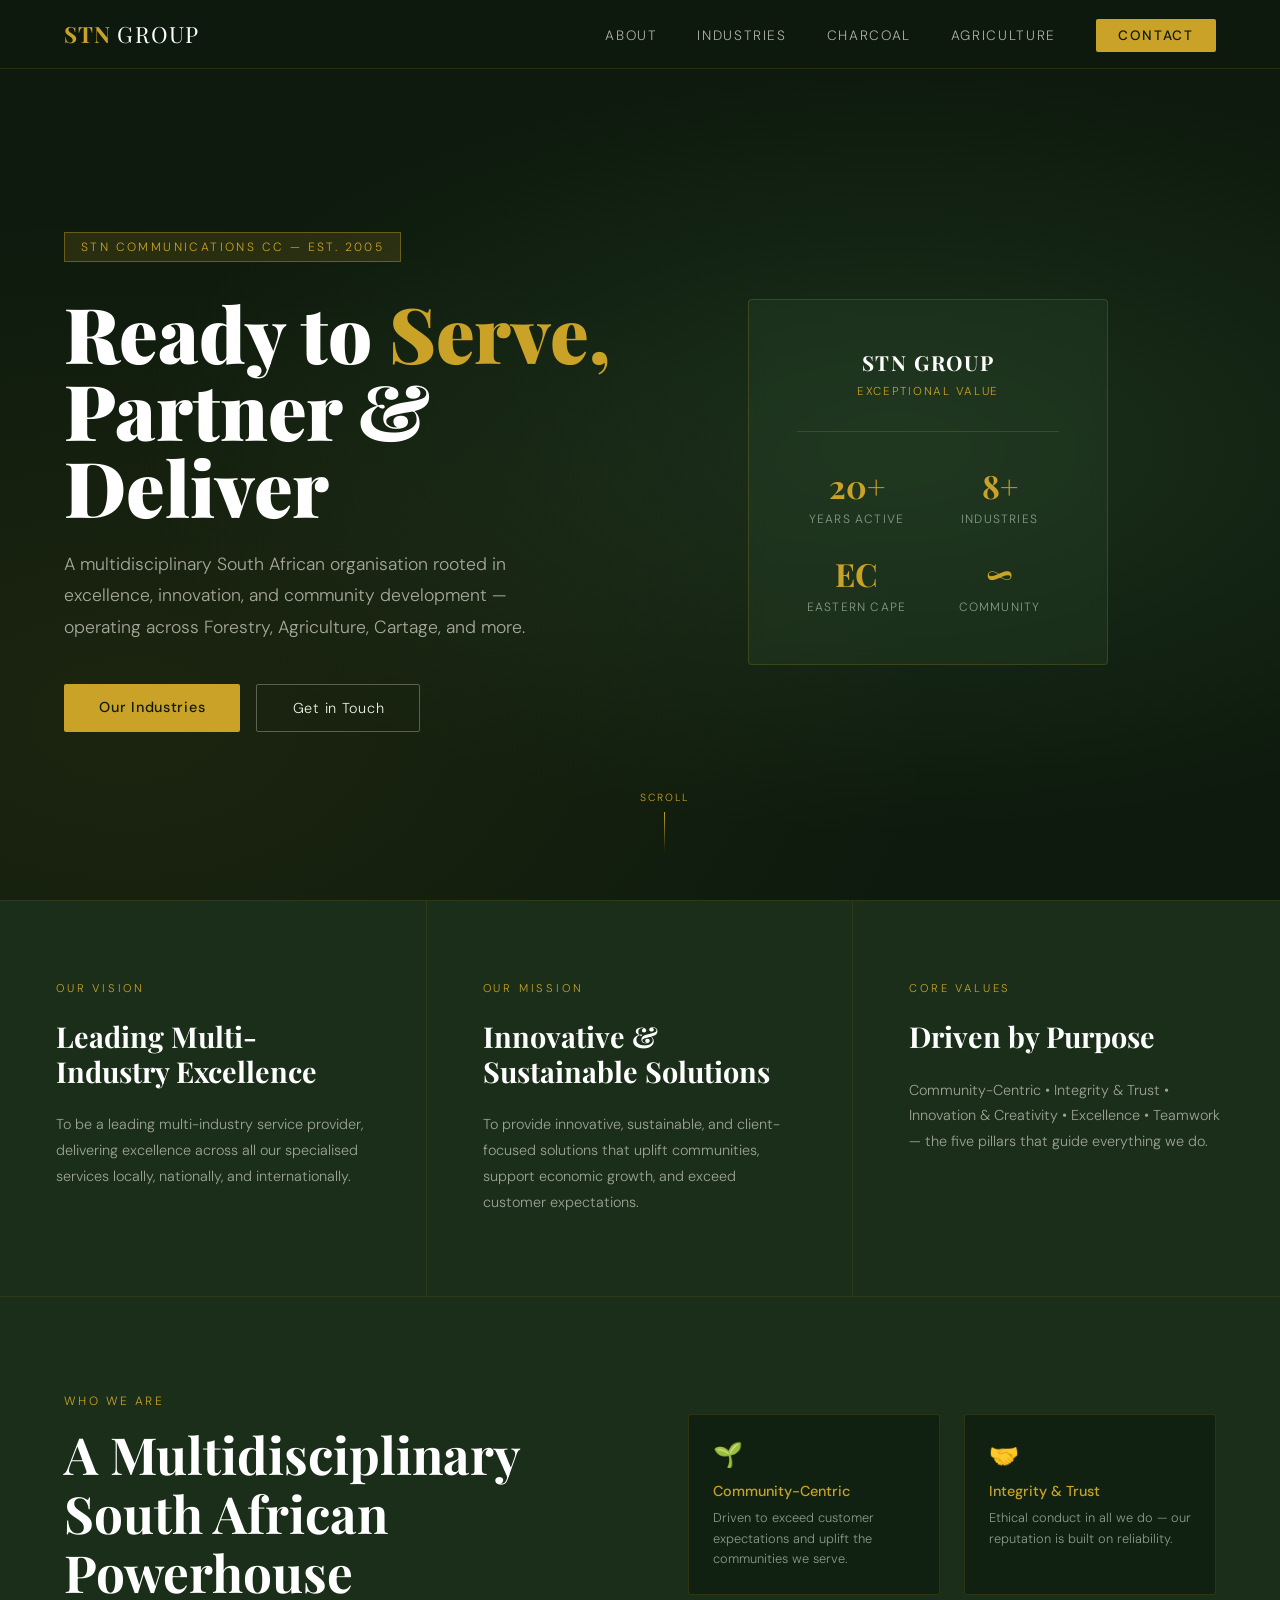
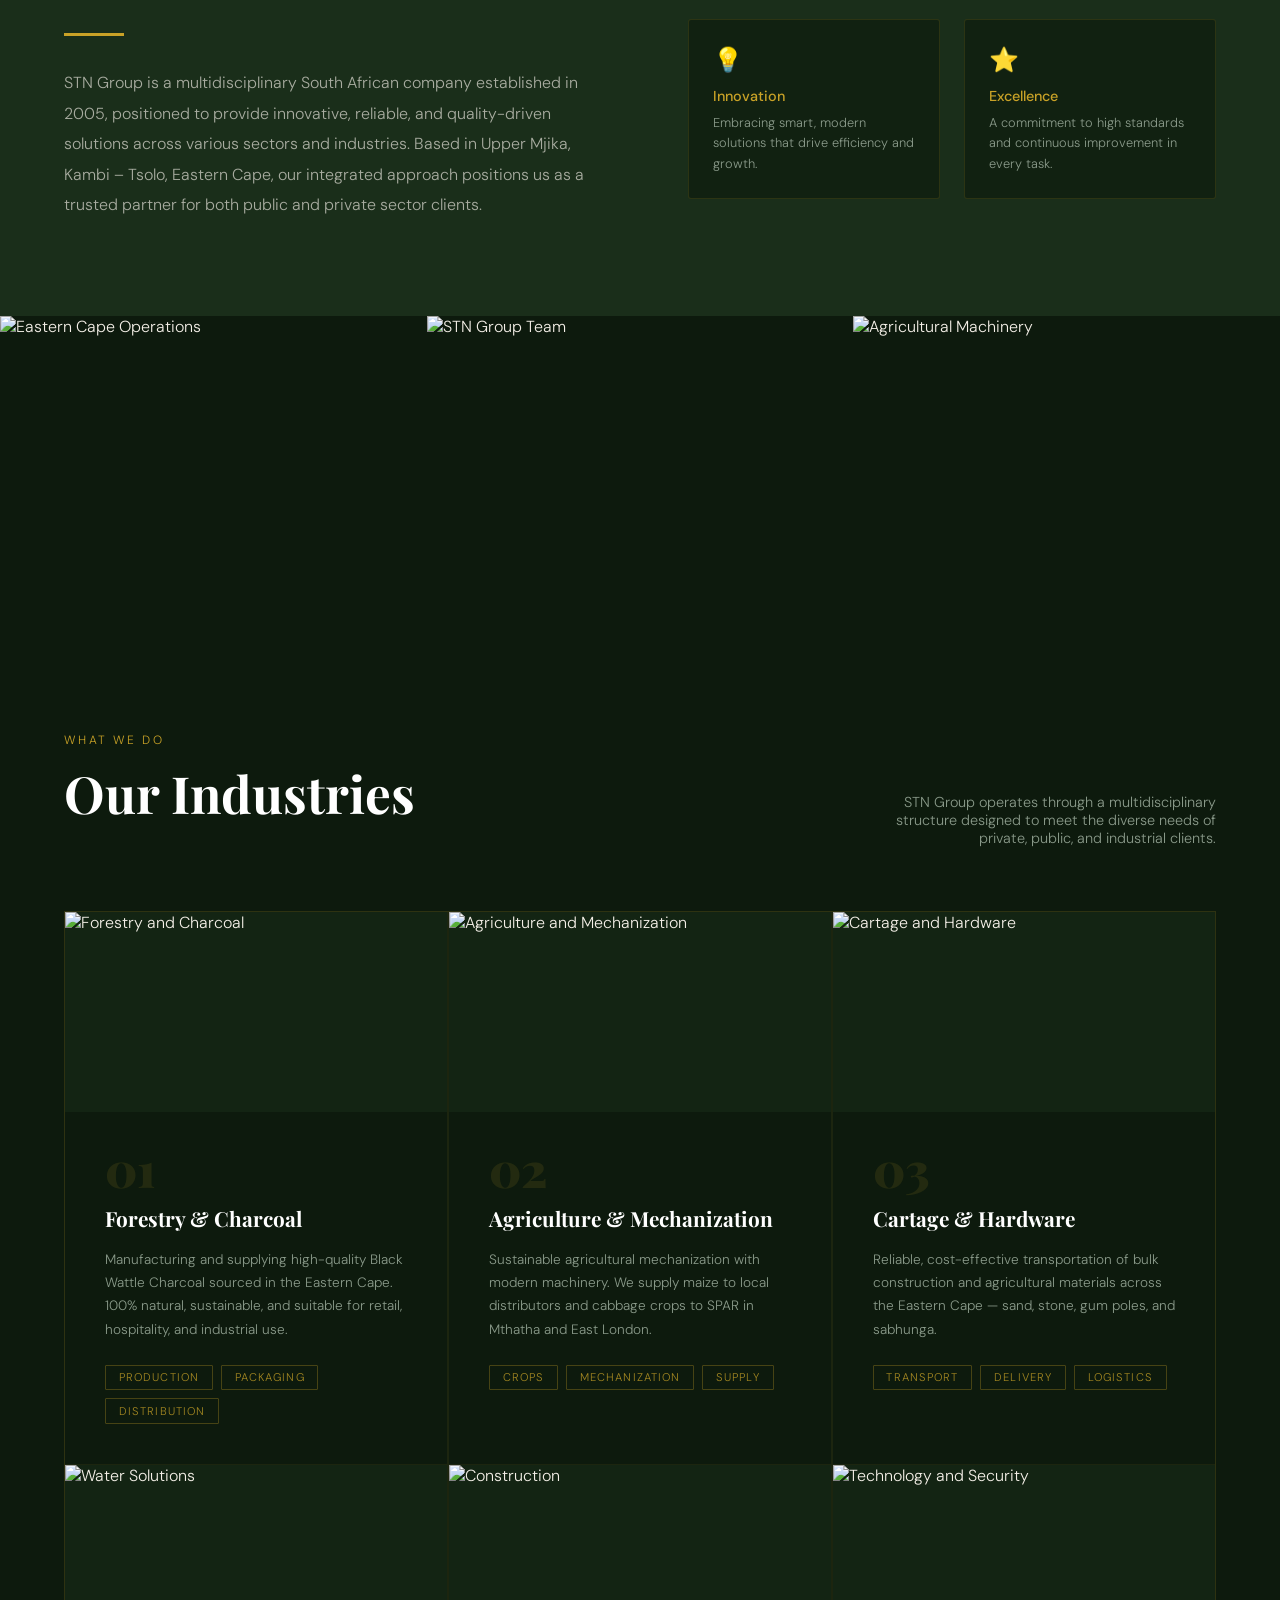
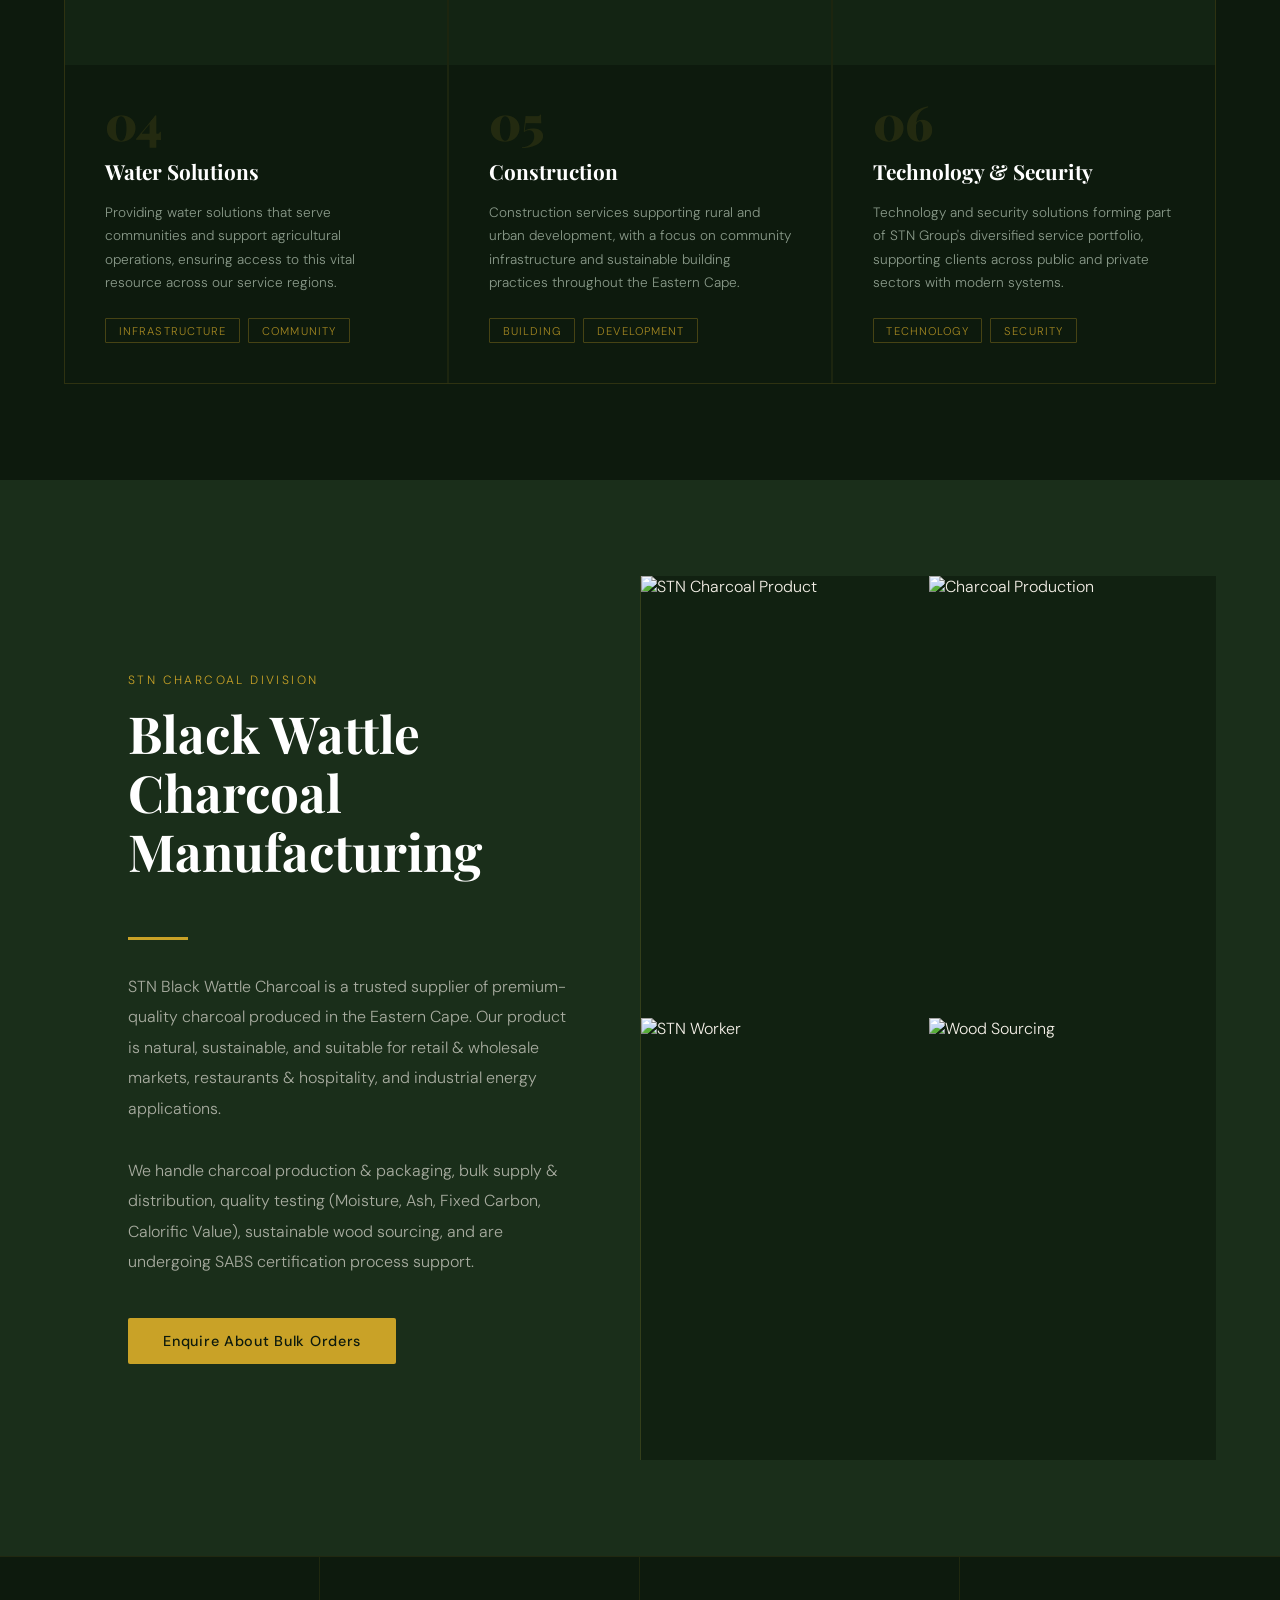
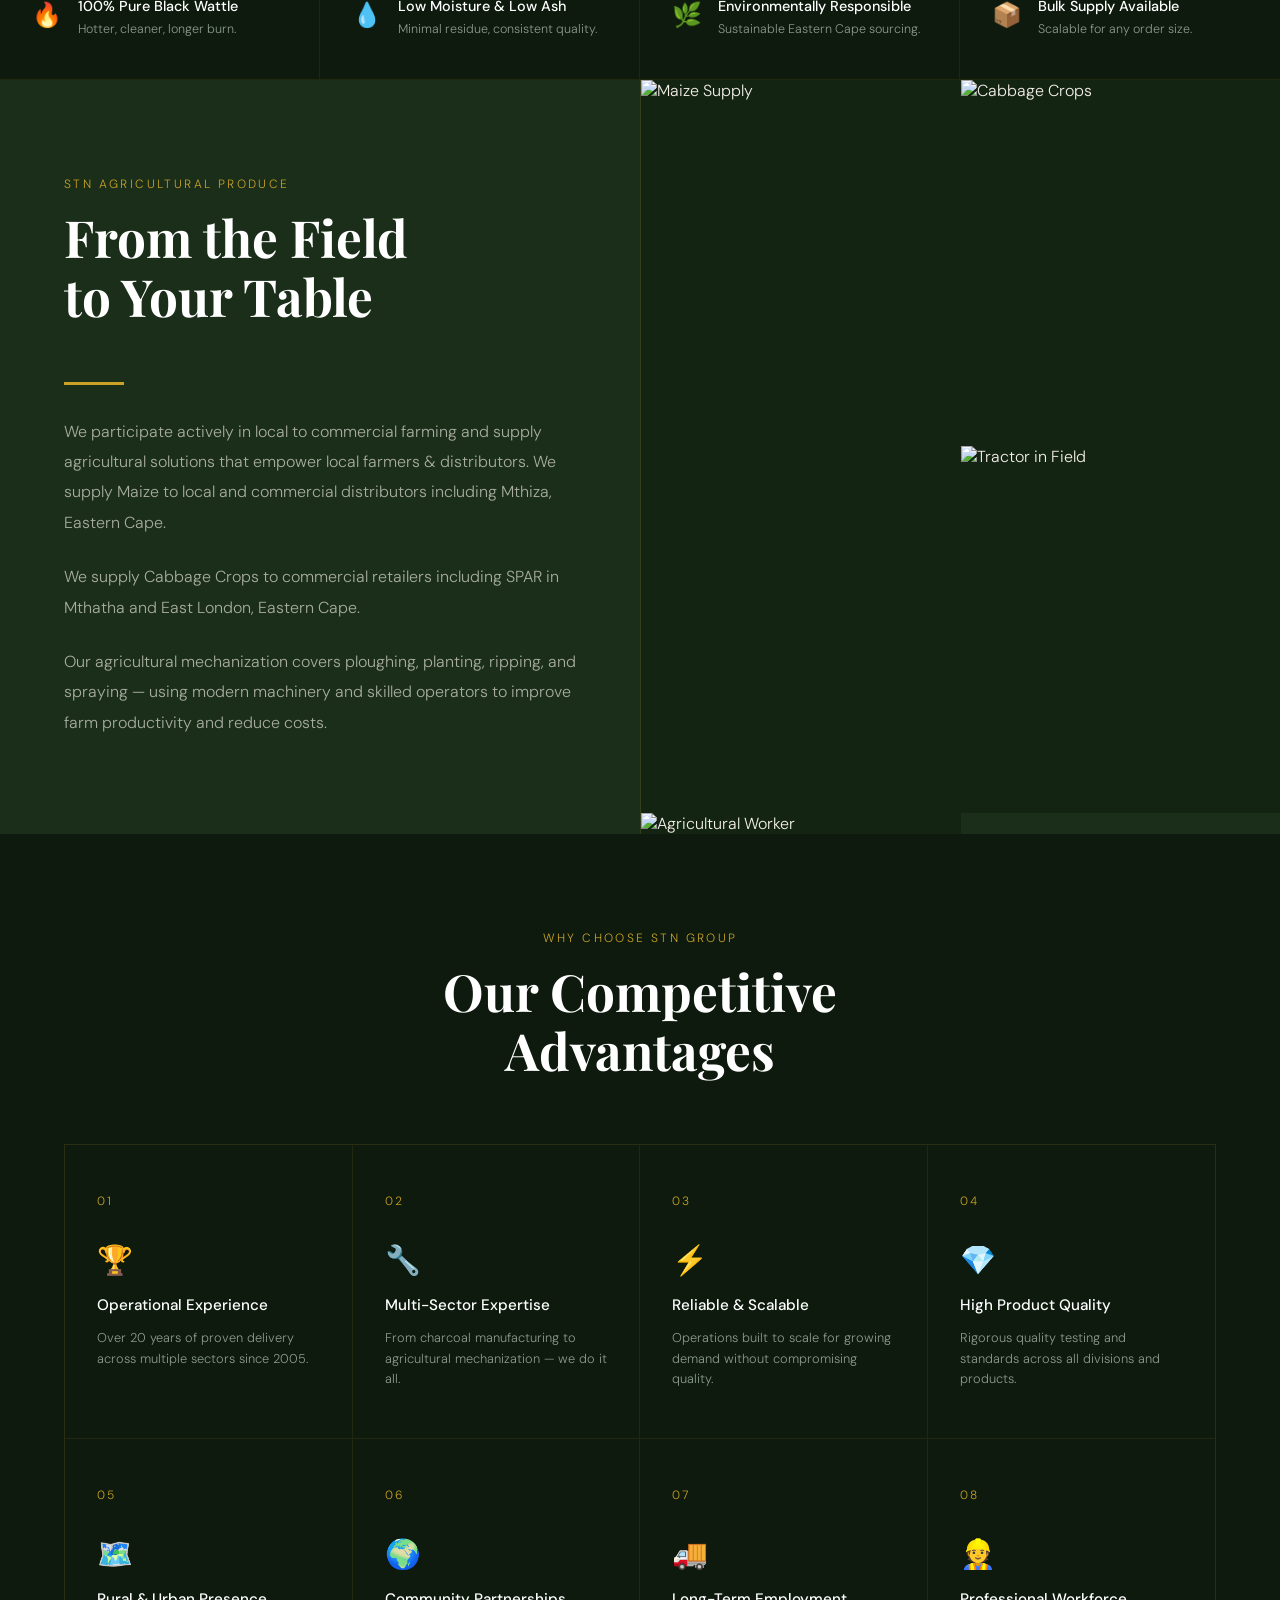
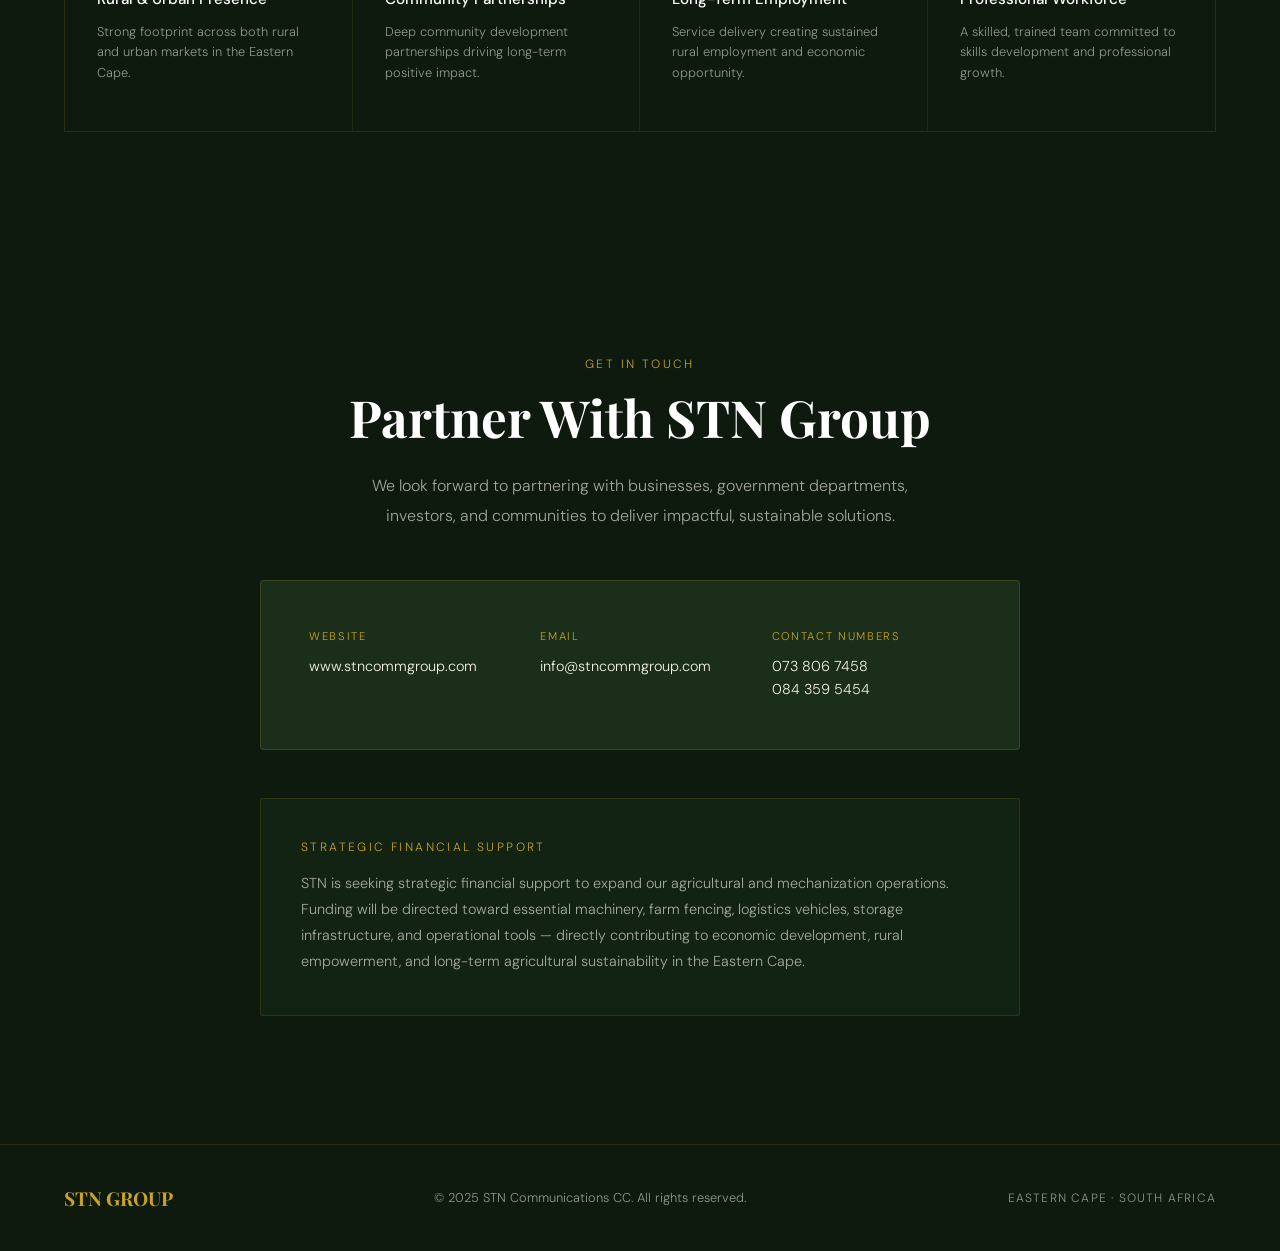
==== index.html @ a07fd1f5 "Initial commit - STN website" ====
<!DOCTYPE html>
<html lang="en">
<head>
  <meta charset="UTF-8">
  <meta name="viewport" content="width=device-width, initial-scale=1.0">
  <title>STN Group – Ready to Serve, Partner & Deliver</title>
  <link href="https://fonts.googleapis.com/css2?family=Playfair+Display:wght@400;700;900&family=DM+Sans:wght@300;400;500&display=swap" rel="stylesheet">
  <link rel="stylesheet" href="style.css">
</head>
<body>

<!-- ══════════════════════════════════════
     NAVIGATION
══════════════════════════════════════ -->
<nav>
  <div class="nav-logo-wrap">
    <!--
      NAV LOGO IMAGE
      Replace src with your logo file.
      Recommended: PNG/SVG with transparency, ~160×50px
      Place your file in: images/logo.png
    -->
    <img src="images/logo.png" alt="STN Group Logo" class="nav-logo-img" onerror="this.style.display='none'">
    <div class="nav-logo">STN <span>GROUP</span></div>
  </div>
  <ul class="nav-links">
    <li><a href="#about">About</a></li>
    <li><a href="#industries">Industries</a></li>
    <li><a href="#charcoal">Charcoal</a></li>
    <li><a href="#agriculture">Agriculture</a></li>
    <li><a href="#contact" class="nav-cta">Contact</a></li>
  </ul>
</nav>

<!-- ══════════════════════════════════════
     HERO
══════════════════════════════════════ -->
<section class="hero" id="home">

  <!--
    HERO BACKGROUND IMAGE
    Fills the entire hero section as a full-width background.
    Recommended: JPG, 1920×1080px or wider
    Suggested: aerial Eastern Cape farm / charcoal operation / landscape
    File path: images/hero-bg.jpg
  -->
  <img src="images/hero-bg.jpg" alt="" class="hero-bg-img" onerror="this.style.display='none'">

  <div class="hero-text">
    <div class="hero-tag">STN Communications CC — Est. 2005</div>
    <h1>Ready to <em>Serve,</em><br>Partner &amp;<br>Deliver</h1>
    <p class="hero-sub">A multidisciplinary South African organisation rooted in excellence, innovation, and community development — operating across Forestry, Agriculture, Cartage, and more.</p>
    <div class="hero-actions">
      <a href="#industries" class="btn-primary">Our Industries</a>
      <a href="#contact" class="btn-outline">Get in Touch</a>
    </div>
  </div>

  <div class="hero-visual">
    <div class="hero-card">
      <!--
        HERO CARD IMAGE / LOGO
        Displayed inside the floating card on the right side of the hero.
        Recommended: PNG with transparent background, ~300×300px square
        File path: images/logo-icon.png
      -->
      <img src="images/logo-icon.png" alt="STN Group" class="hero-card-img" onerror="this.style.display='none'">
      <div class="hero-card-name">STN GROUP</div>
      <div class="hero-card-sub">Exceptional Value</div>
      <div class="hero-stats">
        <div class="stat-item"><span class="stat-num">20+</span><span class="stat-label">Years Active</span></div>
        <div class="stat-item"><span class="stat-num">8+</span><span class="stat-label">Industries</span></div>
        <div class="stat-item"><span class="stat-num">EC</span><span class="stat-label">Eastern Cape</span></div>
        <div class="stat-item"><span class="stat-num">∞</span><span class="stat-label">Community</span></div>
      </div>
    </div>
  </div>

  <div class="scroll-indicator">
    <span class="scroll-text">Scroll</span>
    <div class="scroll-line"></div>
  </div>
</section>

<!-- ══════════════════════════════════════
     VISION / MISSION / VALUES
══════════════════════════════════════ -->
<section class="vmv" id="about">
  <div class="vmv-panel reveal">
    <span class="vmv-label">Our Vision</span>
    <div class="vmv-title">Leading Multi-Industry Excellence</div>
    <p class="vmv-text">To be a leading multi-industry service provider, delivering excellence across all our specialised services locally, nationally, and internationally.</p>
  </div>
  <div class="vmv-panel reveal">
    <span class="vmv-label">Our Mission</span>
    <div class="vmv-title">Innovative &amp; Sustainable Solutions</div>
    <p class="vmv-text">To provide innovative, sustainable, and client-focused solutions that uplift communities, support economic growth, and exceed customer expectations.</p>
  </div>
  <div class="vmv-panel reveal">
    <span class="vmv-label">Core Values</span>
    <div class="vmv-title">Driven by Purpose</div>
    <p class="vmv-text">Community-Centric &bull; Integrity &amp; Trust &bull; Innovation &amp; Creativity &bull; Excellence &bull; Teamwork — the five pillars that guide everything we do.</p>
  </div>
</section>

<!-- ══════════════════════════════════════
     ABOUT
══════════════════════════════════════ -->
<section class="about">
  <div class="reveal">
    <span class="section-tag">Who We Are</span>
    <h2 class="section-title">A Multidisciplinary South African Powerhouse</h2>
    <div class="divider"></div>
    <p class="section-body">STN Group is a multidisciplinary South African company established in 2005, positioned to provide innovative, reliable, and quality-driven solutions across various sectors and industries. Based in Upper Mjika, Kambi – Tsolo, Eastern Cape, our integrated approach positions us as a trusted partner for both public and private sector clients.</p>
  </div>
  <div class="values-grid reveal">
    <div class="value-card"><span class="value-icon">🌱</span><div class="value-title">Community-Centric</div><div class="value-desc">Driven to exceed customer expectations and uplift the communities we serve.</div></div>
    <div class="value-card"><span class="value-icon">🤝</span><div class="value-title">Integrity &amp; Trust</div><div class="value-desc">Ethical conduct in all we do — our reputation is built on reliability.</div></div>
    <div class="value-card"><span class="value-icon">💡</span><div class="value-title">Innovation</div><div class="value-desc">Embracing smart, modern solutions that drive efficiency and growth.</div></div>
    <div class="value-card"><span class="value-icon">⭐</span><div class="value-title">Excellence</div><div class="value-desc">A commitment to high standards and continuous improvement in every task.</div></div>
  </div>
</section>

<!-- ══════════════════════════════════════
     PHOTO STRIP (3 images)
══════════════════════════════════════ -->
<div class="photo-strip">
  <!--
    PHOTO STRIP — 3 side-by-side images between About and Industries
    photo-strip-1.jpg  →  Eastern Cape aerial / farm overview
    photo-strip-2.jpg  →  Team / workers on-site
    photo-strip-3.jpg  →  Equipment / tractor close-up
    Recommended: JPG, 800×600px, landscape orientation
    File paths: images/photo-strip-1.jpg  |  -2.jpg  |  -3.jpg
  -->
  <div class="photo-strip-item">
    <img src="images/photo-strip-1.jpg" alt="Eastern Cape Operations">
    <div class="photo-placeholder-label">Replace → images/photo-strip-1.jpg</div>
  </div>
  <div class="photo-strip-item">
    <img src="images/photo-strip-2.jpg" alt="STN Group Team">
    <div class="photo-placeholder-label">Replace → images/photo-strip-2.jpg</div>
  </div>
  <div class="photo-strip-item">
    <img src="images/photo-strip-3.jpg" alt="Agricultural Machinery">
    <div class="photo-placeholder-label">Replace → images/photo-strip-3.jpg</div>
  </div>
</div>

<!-- ══════════════════════════════════════
     INDUSTRIES
══════════════════════════════════════ -->
<section class="industries" id="industries">
  <div class="industries-header reveal">
    <div>
      <span class="section-tag">What We Do</span>
      <h2 class="section-title">Our Industries</h2>
    </div>
    <p class="industries-intro">STN Group operates through a multidisciplinary structure designed to meet the diverse needs of private, public, and industrial clients.</p>
  </div>

  <div class="industries-grid">

    <div class="industry-card reveal">
      <!--
        INDUSTRY IMAGE 1 — Forestry & Charcoal
        Suggested: charcoal bags / burning kiln / black wattle trees
        File: images/industry-forestry.jpg  |  600×400px
      -->
      <div class="industry-img-wrap">
        <img src="images/industry-forestry.jpg" alt="Forestry and Charcoal" class="industry-img">
        <div class="photo-placeholder-label">Replace → images/industry-forestry.jpg</div>
      </div>
      <div class="industry-body">
        <div class="industry-num">01</div>
        <div class="industry-name">Forestry &amp; Charcoal</div>
        <p class="industry-desc">Manufacturing and supplying high-quality Black Wattle Charcoal sourced in the Eastern Cape. 100% natural, sustainable, and suitable for retail, hospitality, and industrial use.</p>
        <div class="industry-tags"><span class="tag">Production</span><span class="tag">Packaging</span><span class="tag">Distribution</span></div>
      </div>
    </div>

    <div class="industry-card reveal">
      <!--
        INDUSTRY IMAGE 2 — Agriculture & Mechanization
        Suggested: tractor ploughing / maize fields / crop rows
        File: images/industry-agriculture.jpg  |  600×400px
      -->
      <div class="industry-img-wrap">
        <img src="images/industry-agriculture.jpg" alt="Agriculture and Mechanization" class="industry-img">
        <div class="photo-placeholder-label">Replace → images/industry-agriculture.jpg</div>
      </div>
      <div class="industry-body">
        <div class="industry-num">02</div>
        <div class="industry-name">Agriculture &amp; Mechanization</div>
        <p class="industry-desc">Sustainable agricultural mechanization with modern machinery. We supply maize to local distributors and cabbage crops to SPAR in Mthatha and East London.</p>
        <div class="industry-tags"><span class="tag">Crops</span><span class="tag">Mechanization</span><span class="tag">Supply</span></div>
      </div>
    </div>

    <div class="industry-card reveal">
      <!--
        INDUSTRY IMAGE 3 — Cartage & Hardware
        Suggested: gum tree poles / sand delivery truck / construction materials
        File: images/industry-cartage.jpg  |  600×400px
      -->
      <div class="industry-img-wrap">
        <img src="images/industry-cartage.jpg" alt="Cartage and Hardware" class="industry-img">
        <div class="photo-placeholder-label">Replace → images/industry-cartage.jpg</div>
      </div>
      <div class="industry-body">
        <div class="industry-num">03</div>
        <div class="industry-name">Cartage &amp; Hardware</div>
        <p class="industry-desc">Reliable, cost-effective transportation of bulk construction and agricultural materials across the Eastern Cape — sand, stone, gum poles, and sabhunga.</p>
        <div class="industry-tags"><span class="tag">Transport</span><span class="tag">Delivery</span><span class="tag">Logistics</span></div>
      </div>
    </div>

    <div class="industry-card reveal">
      <!--
        INDUSTRY IMAGE 4 — Water Solutions
        Suggested: water tanks / irrigation / borehole / community water point
        File: images/industry-water.jpg  |  600×400px
      -->
      <div class="industry-img-wrap">
        <img src="images/industry-water.jpg" alt="Water Solutions" class="industry-img">
        <div class="photo-placeholder-label">Replace → images/industry-water.jpg</div>
      </div>
      <div class="industry-body">
        <div class="industry-num">04</div>
        <div class="industry-name">Water Solutions</div>
        <p class="industry-desc">Providing water solutions that serve communities and support agricultural operations, ensuring access to this vital resource across our service regions.</p>
        <div class="industry-tags"><span class="tag">Infrastructure</span><span class="tag">Community</span></div>
      </div>
    </div>

    <div class="industry-card reveal">
      <!--
        INDUSTRY IMAGE 5 — Construction
        Suggested: building site / brick laying / community facility
        File: images/industry-construction.jpg  |  600×400px
      -->
      <div class="industry-img-wrap">
        <img src="images/industry-construction.jpg" alt="Construction" class="industry-img">
        <div class="photo-placeholder-label">Replace → images/industry-construction.jpg</div>
      </div>
      <div class="industry-body">
        <div class="industry-num">05</div>
        <div class="industry-name">Construction</div>
        <p class="industry-desc">Construction services supporting rural and urban development, with a focus on community infrastructure and sustainable building practices throughout the Eastern Cape.</p>
        <div class="industry-tags"><span class="tag">Building</span><span class="tag">Development</span></div>
      </div>
    </div>

    <div class="industry-card reveal">
      <!--
        INDUSTRY IMAGE 6 — Technology & Security
        Suggested: CCTV / server room / modern tech / security equipment
        File: images/industry-technology.jpg  |  600×400px
      -->
      <div class="industry-img-wrap">
        <img src="images/industry-technology.jpg" alt="Technology and Security" class="industry-img">
        <div class="photo-placeholder-label">Replace → images/industry-technology.jpg</div>
      </div>
      <div class="industry-body">
        <div class="industry-num">06</div>
        <div class="industry-name">Technology &amp; Security</div>
        <p class="industry-desc">Technology and security solutions forming part of STN Group's diversified service portfolio, supporting clients across public and private sectors with modern systems.</p>
        <div class="industry-tags"><span class="tag">Technology</span><span class="tag">Security</span></div>
      </div>
    </div>

  </div>
</section>

<!-- ══════════════════════════════════════
     CHARCOAL FEATURE
══════════════════════════════════════ -->
<section class="charcoal-feature" id="charcoal">
  <div class="charcoal-content reveal">
    <span class="section-tag">STN Charcoal Division</span>
    <h2 class="section-title">Black Wattle Charcoal Manufacturing</h2>
    <div class="divider"></div>
    <p class="section-body" style="margin-bottom:2rem;">STN Black Wattle Charcoal is a trusted supplier of premium-quality charcoal produced in the Eastern Cape. Our product is natural, sustainable, and suitable for retail &amp; wholesale markets, restaurants &amp; hospitality, and industrial energy applications.</p>
    <p class="section-body">We handle charcoal production &amp; packaging, bulk supply &amp; distribution, quality testing (Moisture, Ash, Fixed Carbon, Calorific Value), sustainable wood sourcing, and are undergoing SABS certification process support.</p>
    <div style="margin-top:2.5rem;"><a href="#contact" class="btn-primary">Enquire About Bulk Orders</a></div>
  </div>

  <div class="charcoal-gallery reveal">
    <!--
      CHARCOAL GALLERY — 4 images in a 2×2 grid
      charcoal-1.jpg  →  Charcoal bags / branded product on shelf
      charcoal-2.jpg  →  Production / burning kiln / wood pile
      charcoal-3.jpg  →  Worker holding charcoal bag / staff portrait
      charcoal-4.jpg  →  Raw wood / Black Wattle sourcing in forest
      Recommended: JPG, 600×500px each
      File paths: images/charcoal-1.jpg through charcoal-4.jpg
    -->
    <div class="charcoal-img-item">
      <img src="images/charcoal-1.jpg" alt="STN Charcoal Product">
      <div class="photo-placeholder-label">Replace → images/charcoal-1.jpg</div>
    </div>
    <div class="charcoal-img-item">
      <img src="images/charcoal-2.jpg" alt="Charcoal Production">
      <div class="photo-placeholder-label">Replace → images/charcoal-2.jpg</div>
    </div>
    <div class="charcoal-img-item">
      <img src="images/charcoal-3.jpg" alt="STN Worker">
      <div class="photo-placeholder-label">Replace → images/charcoal-3.jpg</div>
    </div>
    <div class="charcoal-img-item">
      <img src="images/charcoal-4.jpg" alt="Wood Sourcing">
      <div class="photo-placeholder-label">Replace → images/charcoal-4.jpg</div>
    </div>
  </div>
</section>

<!-- ══════════════════════════════════════
     CHARCOAL ADVANTAGES BAR
══════════════════════════════════════ -->
<div class="charcoal-advantages">
  <div class="adv-bar-item reveal"><div class="adv-bar-icon">🔥</div><div><div class="adv-bar-title">100% Pure Black Wattle</div><div class="adv-bar-desc">Hotter, cleaner, longer burn.</div></div></div>
  <div class="adv-bar-item reveal"><div class="adv-bar-icon">💧</div><div><div class="adv-bar-title">Low Moisture &amp; Low Ash</div><div class="adv-bar-desc">Minimal residue, consistent quality.</div></div></div>
  <div class="adv-bar-item reveal"><div class="adv-bar-icon">🌿</div><div><div class="adv-bar-title">Environmentally Responsible</div><div class="adv-bar-desc">Sustainable Eastern Cape sourcing.</div></div></div>
  <div class="adv-bar-item reveal"><div class="adv-bar-icon">📦</div><div><div class="adv-bar-title">Bulk Supply Available</div><div class="adv-bar-desc">Scalable for any order size.</div></div></div>
</div>

<!-- ══════════════════════════════════════
     AGRICULTURAL PRODUCE
══════════════════════════════════════ -->
<section class="agri-section" id="agriculture">
  <div class="agri-text reveal">
    <span class="section-tag">STN Agricultural Produce</span>
    <h2 class="section-title">From the Field<br>to Your Table</h2>
    <div class="divider"></div>
    <p class="section-body" style="margin-bottom:1.5rem;">We participate actively in local to commercial farming and supply agricultural solutions that empower local farmers &amp; distributors. We supply Maize to local and commercial distributors including Mthiza, Eastern Cape.</p>
    <p class="section-body" style="margin-bottom:1.5rem;">We supply Cabbage Crops to commercial retailers including SPAR in Mthatha and East London, Eastern Cape.</p>
    <p class="section-body">Our agricultural mechanization covers ploughing, planting, ripping, and spraying — using modern machinery and skilled operators to improve farm productivity and reduce costs.</p>
  </div>

  <div class="agri-images reveal">
    <!--
      AGRICULTURE GALLERY — 4 images (1 large + 3 small)
      agri-1.jpg  →  Maize / grain bags stacked on pallets  (LARGE – top left)
      agri-2.jpg  →  Cabbage crop / fresh harvest
      agri-3.jpg  →  Tractor ploughing a field
      agri-4.jpg  →  Agricultural worker / farmer portrait
      Recommended: JPG, 600×500px each
      File paths: images/agri-1.jpg through agri-4.jpg
    -->
    <div class="agri-img-item large">
      <img src="images/agri-1.jpg" alt="Maize Supply">
      <div class="photo-placeholder-label">Replace → images/agri-1.jpg  (large)</div>
    </div>
    <div class="agri-img-item">
      <img src="images/agri-2.jpg" alt="Cabbage Crops">
      <div class="photo-placeholder-label">Replace → images/agri-2.jpg</div>
    </div>
    <div class="agri-img-item">
      <img src="images/agri-3.jpg" alt="Tractor in Field">
      <div class="photo-placeholder-label">Replace → images/agri-3.jpg</div>
    </div>
    <div class="agri-img-item">
      <img src="images/agri-4.jpg" alt="Agricultural Worker">
      <div class="photo-placeholder-label">Replace → images/agri-4.jpg</div>
    </div>
  </div>
</section>

<!-- ══════════════════════════════════════
     COMPETITIVE ADVANTAGES
══════════════════════════════════════ -->
<section class="advantages" id="advantages">
  <div class="reveal" style="text-align:center;max-width:600px;margin:0 auto 1rem;">
    <span class="section-tag">Why Choose STN Group</span>
    <h2 class="section-title">Our Competitive Advantages</h2>
  </div>
  <div class="adv-grid">
    <div class="adv-card reveal"><span class="adv-number">01</span><div class="adv-icon">🏆</div><div class="adv-title">Operational Experience</div><div class="adv-body">Over 20 years of proven delivery across multiple sectors since 2005.</div></div>
    <div class="adv-card reveal"><span class="adv-number">02</span><div class="adv-icon">🔧</div><div class="adv-title">Multi-Sector Expertise</div><div class="adv-body">From charcoal manufacturing to agricultural mechanization — we do it all.</div></div>
    <div class="adv-card reveal"><span class="adv-number">03</span><div class="adv-icon">⚡</div><div class="adv-title">Reliable &amp; Scalable</div><div class="adv-body">Operations built to scale for growing demand without compromising quality.</div></div>
    <div class="adv-card reveal"><span class="adv-number">04</span><div class="adv-icon">💎</div><div class="adv-title">High Product Quality</div><div class="adv-body">Rigorous quality testing and standards across all divisions and products.</div></div>
    <div class="adv-card reveal"><span class="adv-number">05</span><div class="adv-icon">🗺️</div><div class="adv-title">Rural &amp; Urban Presence</div><div class="adv-body">Strong footprint across both rural and urban markets in the Eastern Cape.</div></div>
    <div class="adv-card reveal"><span class="adv-number">06</span><div class="adv-icon">🌍</div><div class="adv-title">Community Partnerships</div><div class="adv-body">Deep community development partnerships driving long-term positive impact.</div></div>
    <div class="adv-card reveal"><span class="adv-number">07</span><div class="adv-icon">🚚</div><div class="adv-title">Long-Term Employment</div><div class="adv-body">Service delivery creating sustained rural employment and economic opportunity.</div></div>
    <div class="adv-card reveal"><span class="adv-number">08</span><div class="adv-icon">👷</div><div class="adv-title">Professional Workforce</div><div class="adv-body">A skilled, trained team committed to skills development and professional growth.</div></div>
  </div>
</section>

<!-- ══════════════════════════════════════
     CONTACT
══════════════════════════════════════ -->
<section class="contact" id="contact">
  <div class="contact-inner reveal">
    <span class="section-tag">Get In Touch</span>
    <h2 class="section-title">Partner With STN Group</h2>
    <p class="section-body" style="margin:0 auto;max-width:550px;">We look forward to partnering with businesses, government departments, investors, and communities to deliver impactful, sustainable solutions.</p>
    <div class="contact-card">
      <div class="contact-item">
        <span class="contact-label">Website</span>
        <div class="contact-value"><a href="http://www.stncommgroup.com" target="_blank">www.stncommgroup.com</a></div>
      </div>
      <div class="contact-item">
        <span class="contact-label">Email</span>
        <div class="contact-value"><a href="mailto:info@stncommgroup.com">info@stncommgroup.com</a></div>
      </div>
      <div class="contact-item">
        <span class="contact-label">Contact Numbers</span>
        <div class="contact-value">
          <a href="tel:+27738067458">073 806 7458</a><br>
          <a href="tel:+27843595454">084 359 5454</a>
        </div>
      </div>
    </div>
    <div class="invest-box">
      <span class="invest-label">Strategic Financial Support</span>
      <p class="invest-text">STN is seeking strategic financial support to expand our agricultural and mechanization operations. Funding will be directed toward essential machinery, farm fencing, logistics vehicles, storage infrastructure, and operational tools — directly contributing to economic development, rural empowerment, and long-term agricultural sustainability in the Eastern Cape.</p>
    </div>
  </div>
</section>

<!-- ══════════════════════════════════════
     FOOTER
══════════════════════════════════════ -->
<footer>
  <div class="footer-left">
    <!--
      FOOTER LOGO
      Use a white / light version of your logo for visibility on dark background.
      File: images/logo-white.png  |  ~200×60px  |  PNG with transparency
    -->
    <img src="images/logo-white.png" alt="STN Group" class="footer-logo-img" onerror="this.style.display='none'">
    <div class="footer-logo">STN GROUP</div>
  </div>
  <div class="footer-copy">© 2025 STN Communications CC. All rights reserved.</div>
  <div class="footer-tagline">Eastern Cape · South Africa</div>
</footer>

<script src="main.js"></script>
</body>
</html>
---- style.css ----
/* ══════════════════════════════════════════════
   STN GROUP — style.css
   ══════════════════════════════════════════════ */

:root {
  --forest:     #1a2e1a;
  --deep:       #0d1a0d;
  --moss:       #2d4a2d;
  --gold:       #c9a227;
  --gold-light: #e8c45a;
  --cream:      #f5f0e8;
  --white:      #ffffff;
  --gray:       #8a9a8a;
}

* { margin: 0; padding: 0; box-sizing: border-box; }
html { scroll-behavior: smooth; }

body {
  background: var(--deep);
  color: var(--cream);
  font-family: 'DM Sans', sans-serif;
  font-weight: 300;
  overflow-x: hidden;
}

/* ── NAV ───────────────────────────────────── */
nav {
  position: fixed;
  top: 0; left: 0; right: 0;
  z-index: 100;
  display: flex;
  justify-content: space-between;
  align-items: center;
  padding: 1.2rem 4rem;
  background: rgba(13,26,13,0.85);
  backdrop-filter: blur(12px);
  border-bottom: 1px solid rgba(201,162,39,0.15);
  transition: background 0.3s;
}
.nav-logo-wrap {
  display: flex;
  align-items: center;
  gap: 0.75rem;
}
.nav-logo-img {
  height: 40px;
  width: auto;
  object-fit: contain;
}
.nav-logo {
  font-family: 'Playfair Display', serif;
  font-size: 1.4rem;
  font-weight: 700;
  color: var(--gold);
  letter-spacing: 0.05em;
}
.nav-logo span { color: var(--white); font-weight: 400; }
.nav-links { display: flex; gap: 2.5rem; list-style: none; }
.nav-links a {
  color: rgba(245,240,232,0.7);
  text-decoration: none;
  font-size: 0.85rem;
  letter-spacing: 0.12em;
  text-transform: uppercase;
  transition: color 0.3s;
}
.nav-links a:hover { color: var(--gold); }
.nav-cta {
  background: var(--gold);
  color: var(--deep) !important;
  padding: 0.5rem 1.4rem;
  border-radius: 2px;
  font-weight: 500 !important;
}

/* ── HERO ──────────────────────────────────── */
.hero {
  min-height: 100vh;
  display: grid;
  grid-template-columns: 1fr 1fr;
  align-items: center;
  padding: 8rem 4rem 4rem;
  position: relative;
  overflow: hidden;
}
.hero-bg-img {
  position: absolute;
  inset: 0;
  width: 100%; height: 100%;
  object-fit: cover;
  object-position: center;
  opacity: 0.18;
  z-index: 0;
}
.hero::before {
  content: '';
  position: absolute;
  inset: 0;
  background: radial-gradient(ellipse at 70% 50%, rgba(45,74,45,0.45) 0%, transparent 60%),
              radial-gradient(ellipse at 10% 80%, rgba(201,162,39,0.08) 0%, transparent 50%);
  z-index: 1;
}
.hero-text {
  position: relative;
  z-index: 2;
}
.hero-tag {
  display: inline-block;
  background: rgba(201,162,39,0.15);
  border: 1px solid rgba(201,162,39,0.4);
  color: var(--gold);
  font-size: 0.75rem;
  letter-spacing: 0.2em;
  text-transform: uppercase;
  padding: 0.4rem 1rem;
  margin-bottom: 2rem;
  animation: fadeUp 0.8s ease both;
}
.hero h1 {
  font-family: 'Playfair Display', serif;
  font-size: clamp(3.5rem, 6vw, 6rem);
  font-weight: 900;
  line-height: 1.0;
  color: var(--white);
  margin-bottom: 1.5rem;
  animation: fadeUp 0.8s ease 0.15s both;
}
.hero h1 em { font-style: normal; color: var(--gold); }
.hero-sub {
  font-size: 1.1rem;
  color: rgba(245,240,232,0.65);
  line-height: 1.8;
  max-width: 480px;
  margin-bottom: 2.5rem;
  animation: fadeUp 0.8s ease 0.3s both;
}
.hero-actions {
  display: flex;
  gap: 1rem;
  animation: fadeUp 0.8s ease 0.45s both;
}
.hero-visual {
  position: relative;
  z-index: 2;
  display: flex;
  justify-content: center;
  align-items: center;
  animation: fadeUp 0.8s ease 0.2s both;
}
.hero-card {
  background: rgba(45,74,45,0.3);
  border: 1px solid rgba(201,162,39,0.2);
  border-radius: 4px;
  padding: 3rem;
  text-align: center;
  backdrop-filter: blur(8px);
  max-width: 360px;
  width: 100%;
}
.hero-card-img {
  width: 120px;
  height: 120px;
  object-fit: contain;
  margin: 0 auto 1.5rem;
  display: block;
}
.hero-card-name {
  font-family: 'Playfair Display', serif;
  font-size: 1.3rem;
  font-weight: 700;
  color: var(--white);
  letter-spacing: 0.08em;
}
.hero-card-sub {
  font-size: 0.72rem;
  letter-spacing: 0.15em;
  text-transform: uppercase;
  color: var(--gold);
  margin-top: 0.5rem;
}
.hero-stats {
  display: grid;
  grid-template-columns: 1fr 1fr;
  gap: 1.5rem;
  margin-top: 2rem;
  padding-top: 2rem;
  border-top: 1px solid rgba(201,162,39,0.2);
}
.stat-item { text-align: center; }
.stat-num {
  font-family: 'Playfair Display', serif;
  font-size: 2rem;
  font-weight: 700;
  color: var(--gold);
  display: block;
}
.stat-label {
  font-size: 0.75rem;
  color: var(--gray);
  letter-spacing: 0.1em;
  text-transform: uppercase;
}

/* ── SCROLL INDICATOR ──────────────────────── */
.scroll-indicator {
  position: absolute;
  bottom: 3rem;
  left: 50%;
  transform: translateX(-50%);
  display: flex;
  flex-direction: column;
  align-items: center;
  gap: 0.5rem;
  opacity: 0.5;
  z-index: 2;
  animation: fadeUp 1s ease 1s both;
}
.scroll-line {
  width: 1px;
  height: 40px;
  background: linear-gradient(to bottom, var(--gold), transparent);
  animation: scrollPulse 2s infinite;
}
.scroll-text {
  font-size: 0.65rem;
  letter-spacing: 0.2em;
  text-transform: uppercase;
  color: var(--gold);
}

/* ── BUTTONS ───────────────────────────────── */
.btn-primary {
  background: var(--gold);
  color: var(--deep);
  padding: 0.9rem 2.2rem;
  text-decoration: none;
  font-size: 0.9rem;
  font-weight: 500;
  letter-spacing: 0.05em;
  border-radius: 2px;
  display: inline-block;
  transition: background 0.3s, transform 0.2s;
}
.btn-primary:hover { background: var(--gold-light); transform: translateY(-2px); }
.btn-outline {
  border: 1px solid rgba(245,240,232,0.3);
  color: var(--cream);
  padding: 0.9rem 2.2rem;
  text-decoration: none;
  font-size: 0.9rem;
  letter-spacing: 0.05em;
  border-radius: 2px;
  display: inline-block;
  transition: border-color 0.3s, color 0.3s, transform 0.2s;
}
.btn-outline:hover { border-color: var(--gold); color: var(--gold); transform: translateY(-2px); }

/* ── SECTION COMMONS ───────────────────────── */
section { padding: 6rem 4rem; }
.section-tag {
  font-size: 0.75rem;
  letter-spacing: 0.2em;
  text-transform: uppercase;
  color: var(--gold);
  margin-bottom: 1rem;
  display: block;
}
.section-title {
  font-family: 'Playfair Display', serif;
  font-size: clamp(2rem, 4vw, 3.5rem);
  font-weight: 700;
  color: var(--white);
  line-height: 1.15;
  margin-bottom: 1.5rem;
}
.section-body {
  color: rgba(245,240,232,0.65);
  line-height: 1.9;
  max-width: 600px;
  font-size: 1rem;
}
.divider {
  width: 60px;
  height: 3px;
  background: var(--gold);
  margin: 2rem 0;
}

/* ── VISION MISSION VALUES ─────────────────── */
.vmv {
  display: grid;
  grid-template-columns: repeat(3, 1fr);
  background: var(--forest);
  border-top: 1px solid rgba(201,162,39,0.1);
  border-bottom: 1px solid rgba(201,162,39,0.1);
  padding: 0;
}
.vmv-panel {
  padding: 5rem 3.5rem;
  border-right: 1px solid rgba(201,162,39,0.1);
  transition: background 0.3s;
}
.vmv-panel:last-child { border-right: none; }
.vmv-panel:hover { background: rgba(13,26,13,0.4); }
.vmv-label {
  font-size: 0.7rem;
  letter-spacing: 0.25em;
  text-transform: uppercase;
  color: var(--gold);
  margin-bottom: 1.5rem;
  display: block;
}
.vmv-title {
  font-family: 'Playfair Display', serif;
  font-size: 1.8rem;
  font-weight: 700;
  color: var(--white);
  margin-bottom: 1.5rem;
  line-height: 1.2;
}
.vmv-text { font-size: 0.9rem; color: rgba(245,240,232,0.6); line-height: 1.8; }

/* ── ABOUT ─────────────────────────────────── */
.about {
  background: var(--forest);
  display: grid;
  grid-template-columns: 1fr 1fr;
  gap: 6rem;
  align-items: center;
}
.values-grid { display: grid; grid-template-columns: 1fr 1fr; gap: 1.5rem; }
.value-card {
  background: rgba(13,26,13,0.6);
  border: 1px solid rgba(201,162,39,0.15);
  border-radius: 3px;
  padding: 1.5rem;
  transition: border-color 0.3s;
}
.value-card:hover { border-color: rgba(201,162,39,0.4); }
.value-icon { font-size: 1.5rem; margin-bottom: 0.75rem; display: block; }
.value-title { font-weight: 500; color: var(--gold); font-size: 0.9rem; margin-bottom: 0.5rem; }
.value-desc { font-size: 0.8rem; color: var(--gray); line-height: 1.6; }

/* ── PHOTO STRIP ───────────────────────────── */
.photo-strip {
  display: grid;
  grid-template-columns: repeat(3, 1fr);
  height: 320px;
  overflow: hidden;
}
.photo-strip-item {
  position: relative;
  overflow: hidden;
}
.photo-strip-item img {
  width: 100%;
  height: 100%;
  object-fit: cover;
  transition: transform 0.5s ease;
  display: block;
}
.photo-strip-item:hover img { transform: scale(1.05); }

/* ── IMAGE PLACEHOLDER LABELS ──────────────── */
/* These show a subtle label when the image fails to load or is missing.
   Once you add your images, these labels will be hidden behind the photo. */
.photo-placeholder-label {
  position: absolute;
  inset: 0;
  display: flex;
  align-items: center;
  justify-content: center;
  text-align: center;
  font-size: 0.75rem;
  color: rgba(201,162,39,0.6);
  background: rgba(13,26,13,0.85);
  border: 1px dashed rgba(201,162,39,0.25);
  padding: 1rem;
  line-height: 1.6;
  pointer-events: none;
  z-index: 0;
}
/* Hide placeholder when image loads successfully */
.photo-strip-item img:not([src=""]) ~ .photo-placeholder-label,
.industry-img-wrap img:not([src=""]) ~ .photo-placeholder-label,
.charcoal-img-item img:not([src=""]) ~ .photo-placeholder-label,
.agri-img-item img:not([src=""]) ~ .photo-placeholder-label { display: none; }

/* ── INDUSTRIES ────────────────────────────── */
.industries { background: var(--deep); }
.industries-header {
  display: flex;
  justify-content: space-between;
  align-items: flex-end;
  margin-bottom: 4rem;
}
.industries-intro { color: var(--gray); font-size: 0.9rem; max-width: 320px; text-align: right; }
.industries-grid {
  display: grid;
  grid-template-columns: repeat(3, 1fr);
  gap: 1.5px;
  background: rgba(201,162,39,0.08);
  border: 1px solid rgba(201,162,39,0.1);
}
.industry-card {
  background: var(--deep);
  display: flex;
  flex-direction: column;
  position: relative;
  overflow: hidden;
  transition: background 0.4s;
}
.industry-card::after {
  content: '';
  position: absolute;
  bottom: 0; left: 0;
  width: 100%; height: 3px;
  background: var(--gold);
  transform: scaleX(0);
  transform-origin: left;
  transition: transform 0.4s;
}
.industry-card:hover { background: var(--forest); }
.industry-card:hover::after { transform: scaleX(1); }

/* Industry image area */
.industry-img-wrap {
  position: relative;
  width: 100%;
  height: 200px;
  overflow: hidden;
  background: rgba(45,74,45,0.2);
}
.industry-img {
  width: 100%;
  height: 100%;
  object-fit: cover;
  display: block;
  transition: transform 0.5s ease;
}
.industry-card:hover .industry-img { transform: scale(1.05); }

.industry-body { padding: 2rem 2.5rem 2.5rem; flex: 1; }
.industry-num {
  font-family: 'Playfair Display', serif;
  font-size: 3rem;
  font-weight: 900;
  color: rgba(201,162,39,0.12);
  line-height: 1;
  margin-bottom: 0.75rem;
  transition: color 0.4s;
}
.industry-card:hover .industry-num { color: rgba(201,162,39,0.25); }
.industry-name {
  font-family: 'Playfair Display', serif;
  font-size: 1.3rem;
  font-weight: 700;
  color: var(--white);
  margin-bottom: 1rem;
}
.industry-desc { font-size: 0.85rem; color: var(--gray); line-height: 1.7; }
.industry-tags { display: flex; flex-wrap: wrap; gap: 0.5rem; margin-top: 1.5rem; }
.tag {
  font-size: 0.7rem;
  letter-spacing: 0.1em;
  text-transform: uppercase;
  border: 1px solid rgba(201,162,39,0.3);
  color: rgba(201,162,39,0.8);
  padding: 0.3rem 0.8rem;
  border-radius: 1px;
}

/* ── CHARCOAL FEATURE ──────────────────────── */
.charcoal-feature {
  background: var(--forest);
  display: grid;
  grid-template-columns: 1fr 1fr;
  min-height: 560px;
}
.charcoal-content {
  padding: 6rem 4rem;
  display: flex;
  flex-direction: column;
  justify-content: center;
}

/* Charcoal 2×2 image gallery */
.charcoal-gallery {
  display: grid;
  grid-template-columns: 1fr 1fr;
  grid-template-rows: 1fr 1fr;
  border-left: 1px solid rgba(201,162,39,0.15);
  overflow: hidden;
}
.charcoal-img-item {
  position: relative;
  overflow: hidden;
  background: rgba(13,26,13,0.6);
}
.charcoal-img-item img {
  width: 100%;
  height: 100%;
  object-fit: cover;
  display: block;
  transition: transform 0.5s ease;
}
.charcoal-img-item:hover img { transform: scale(1.06); }

/* ── CHARCOAL ADVANTAGES BAR ───────────────── */
.charcoal-advantages {
  background: var(--deep);
  display: grid;
  grid-template-columns: repeat(4, 1fr);
  border-top: 1px solid rgba(201,162,39,0.1);
  border-bottom: 1px solid rgba(201,162,39,0.1);
}
.adv-bar-item {
  display: flex;
  align-items: flex-start;
  gap: 1rem;
  padding: 2.5rem 2rem;
  border-right: 1px solid rgba(201,162,39,0.1);
  transition: background 0.3s;
}
.adv-bar-item:last-child { border-right: none; }
.adv-bar-item:hover { background: rgba(45,74,45,0.2); }
.adv-bar-icon {
  font-size: 1.5rem;
  flex-shrink: 0;
  margin-top: 0.1rem;
}
.adv-bar-title { font-weight: 500; color: var(--white); margin-bottom: 0.3rem; font-size: 0.9rem; }
.adv-bar-desc { font-size: 0.78rem; color: var(--gray); line-height: 1.5; }

/* ── AGRICULTURAL SECTION ──────────────────── */
.agri-section {
  background: var(--forest);
  display: grid;
  grid-template-columns: 1fr 1fr;
  gap: 0;
  align-items: stretch;
  padding: 0;
}
.agri-text {
  padding: 6rem 4rem;
  display: flex;
  flex-direction: column;
  justify-content: center;
}

/* Agriculture 2-column image layout (1 large + 3 small) */
.agri-images {
  display: grid;
  grid-template-columns: 1fr 1fr;
  grid-template-rows: 1fr 1fr;
  min-height: 520px;
  border-left: 1px solid rgba(201,162,39,0.15);
  overflow: hidden;
}
.agri-img-item {
  position: relative;
  overflow: hidden;
  background: rgba(13,26,13,0.5);
}
.agri-img-item.large {
  grid-row: span 2;   /* takes full height on the left column */
}
.agri-img-item img {
  width: 100%;
  height: 100%;
  object-fit: cover;
  display: block;
  transition: transform 0.5s ease;
}
.agri-img-item:hover img { transform: scale(1.05); }

/* ── COMPETITIVE ADVANTAGES ────────────────── */
.advantages { background: var(--deep); }
.adv-grid {
  display: grid;
  grid-template-columns: repeat(4, 1fr);
  margin-top: 4rem;
  border: 1px solid rgba(201,162,39,0.15);
}
.adv-card {
  padding: 3rem 2rem;
  border-right: 1px solid rgba(201,162,39,0.1);
  border-bottom: 1px solid rgba(201,162,39,0.1);
  transition: background 0.3s;
}
.adv-card:nth-child(4n) { border-right: none; }
.adv-card:nth-child(n+5) { border-bottom: none; }
.adv-card:hover { background: rgba(45,74,45,0.2); }
.adv-number {
  font-size: 0.75rem;
  letter-spacing: 0.2em;
  color: var(--gold);
  margin-bottom: 2rem;
  display: block;
}
.adv-icon { font-size: 1.8rem; margin-bottom: 1rem; }
.adv-title { font-weight: 500; color: var(--white); margin-bottom: 0.75rem; font-size: 0.95rem; line-height: 1.4; }
.adv-body { font-size: 0.8rem; color: var(--gray); line-height: 1.6; }

/* ── CONTACT ───────────────────────────────── */
.contact { background: var(--deep); text-align: center; padding: 8rem 4rem; }
.contact-inner { max-width: 760px; margin: 0 auto; }
.contact-card {
  background: var(--forest);
  border: 1px solid rgba(201,162,39,0.2);
  border-radius: 4px;
  padding: 3rem;
  margin-top: 3rem;
  display: grid;
  grid-template-columns: 1fr 1fr 1fr;
  gap: 2rem;
  text-align: left;
}
.contact-label {
  font-size: 0.7rem;
  letter-spacing: 0.15em;
  text-transform: uppercase;
  color: var(--gold);
  margin-bottom: 0.75rem;
  display: block;
}
.contact-value { color: var(--cream); font-size: 0.9rem; line-height: 1.6; }
.contact-value a { color: var(--cream); text-decoration: none; transition: color 0.2s; }
.contact-value a:hover { color: var(--gold); }
.invest-box {
  margin-top: 3rem;
  padding: 2.5rem;
  background: rgba(45,74,45,0.2);
  border: 1px solid rgba(201,162,39,0.15);
  border-radius: 3px;
  text-align: left;
}
.invest-label {
  font-size: 0.75rem;
  letter-spacing: 0.2em;
  text-transform: uppercase;
  color: var(--gold);
  margin-bottom: 1rem;
  display: block;
}
.invest-text { color: rgba(245,240,232,0.65); font-size: 0.9rem; line-height: 1.8; }

/* ── FOOTER ────────────────────────────────── */
footer {
  background: var(--deep);
  border-top: 1px solid rgba(201,162,39,0.15);
  padding: 2.5rem 4rem;
  display: flex;
  justify-content: space-between;
  align-items: center;
}
.footer-left { display: flex; align-items: center; gap: 0.75rem; }
.footer-logo-img { height: 36px; width: auto; object-fit: contain; }
.footer-logo { font-family: 'Playfair Display', serif; font-size: 1.2rem; color: var(--gold); font-weight: 700; }
.footer-copy { font-size: 0.8rem; color: var(--gray); }
.footer-tagline { font-size: 0.75rem; color: var(--gray); letter-spacing: 0.1em; text-transform: uppercase; }

/* ── ANIMATIONS ────────────────────────────── */
@keyframes fadeUp {
  from { opacity: 0; transform: translateY(30px); }
  to   { opacity: 1; transform: translateY(0); }
}
@keyframes scrollPulse {
  0%, 100% { opacity: 0.5; }
  50%       { opacity: 1; }
}
.reveal {
  opacity: 0;
  transform: translateY(28px);
  transition: opacity 0.7s ease, transform 0.7s ease;
}
.reveal.visible { opacity: 1; transform: translateY(0); }

/* ── RESPONSIVE ────────────────────────────── */
@media (max-width: 1024px) {
  .adv-grid { grid-template-columns: repeat(2, 1fr); }
  .adv-card:nth-child(4n) { border-right: 1px solid rgba(201,162,39,0.1); }
  .adv-card:nth-child(2n) { border-right: none; }
  .industries-grid { grid-template-columns: 1fr 1fr; }
}

@media (max-width: 900px) {
  nav { padding: 1rem 2rem; }
  .nav-links { display: none; }
  section { padding: 4rem 2rem; }
  .hero { grid-template-columns: 1fr; padding: 7rem 2rem 4rem; }
  .hero-visual { display: none; }
  .vmv { grid-template-columns: 1fr; }
  .vmv-panel { border-right: none; border-bottom: 1px solid rgba(201,162,39,0.1); }
  .about { grid-template-columns: 1fr; gap: 3rem; }
  .photo-strip { grid-template-columns: 1fr; height: auto; }
  .photo-strip-item { height: 220px; }
  .industries-grid { grid-template-columns: 1fr; }
  .industries-header { flex-direction: column; align-items: flex-start; gap: 1rem; }
  .industries-intro { text-align: left; max-width: 100%; }
  .charcoal-feature { grid-template-columns: 1fr; }
  .charcoal-gallery { min-height: 400px; }
  .charcoal-advantages { grid-template-columns: 1fr 1fr; }
  .agri-section { grid-template-columns: 1fr; }
  .agri-text { padding: 4rem 2rem; }
  .agri-images { min-height: 400px; }
  .agri-img-item.large { grid-row: span 1; }
  .adv-grid { grid-template-columns: 1fr 1fr; }
  .contact-card { grid-template-columns: 1fr; }
  footer { flex-direction: column; gap: 1rem; text-align: center; }
}

@media (max-width: 480px) {
  .charcoal-advantages { grid-template-columns: 1fr; }
  .adv-grid { grid-template-columns: 1fr; }
  .adv-card:nth-child(n) { border-right: none; }
  .charcoal-gallery { grid-template-columns: 1fr; }
  .agri-images { grid-template-columns: 1fr; }
  .values-grid { grid-template-columns: 1fr; }
}
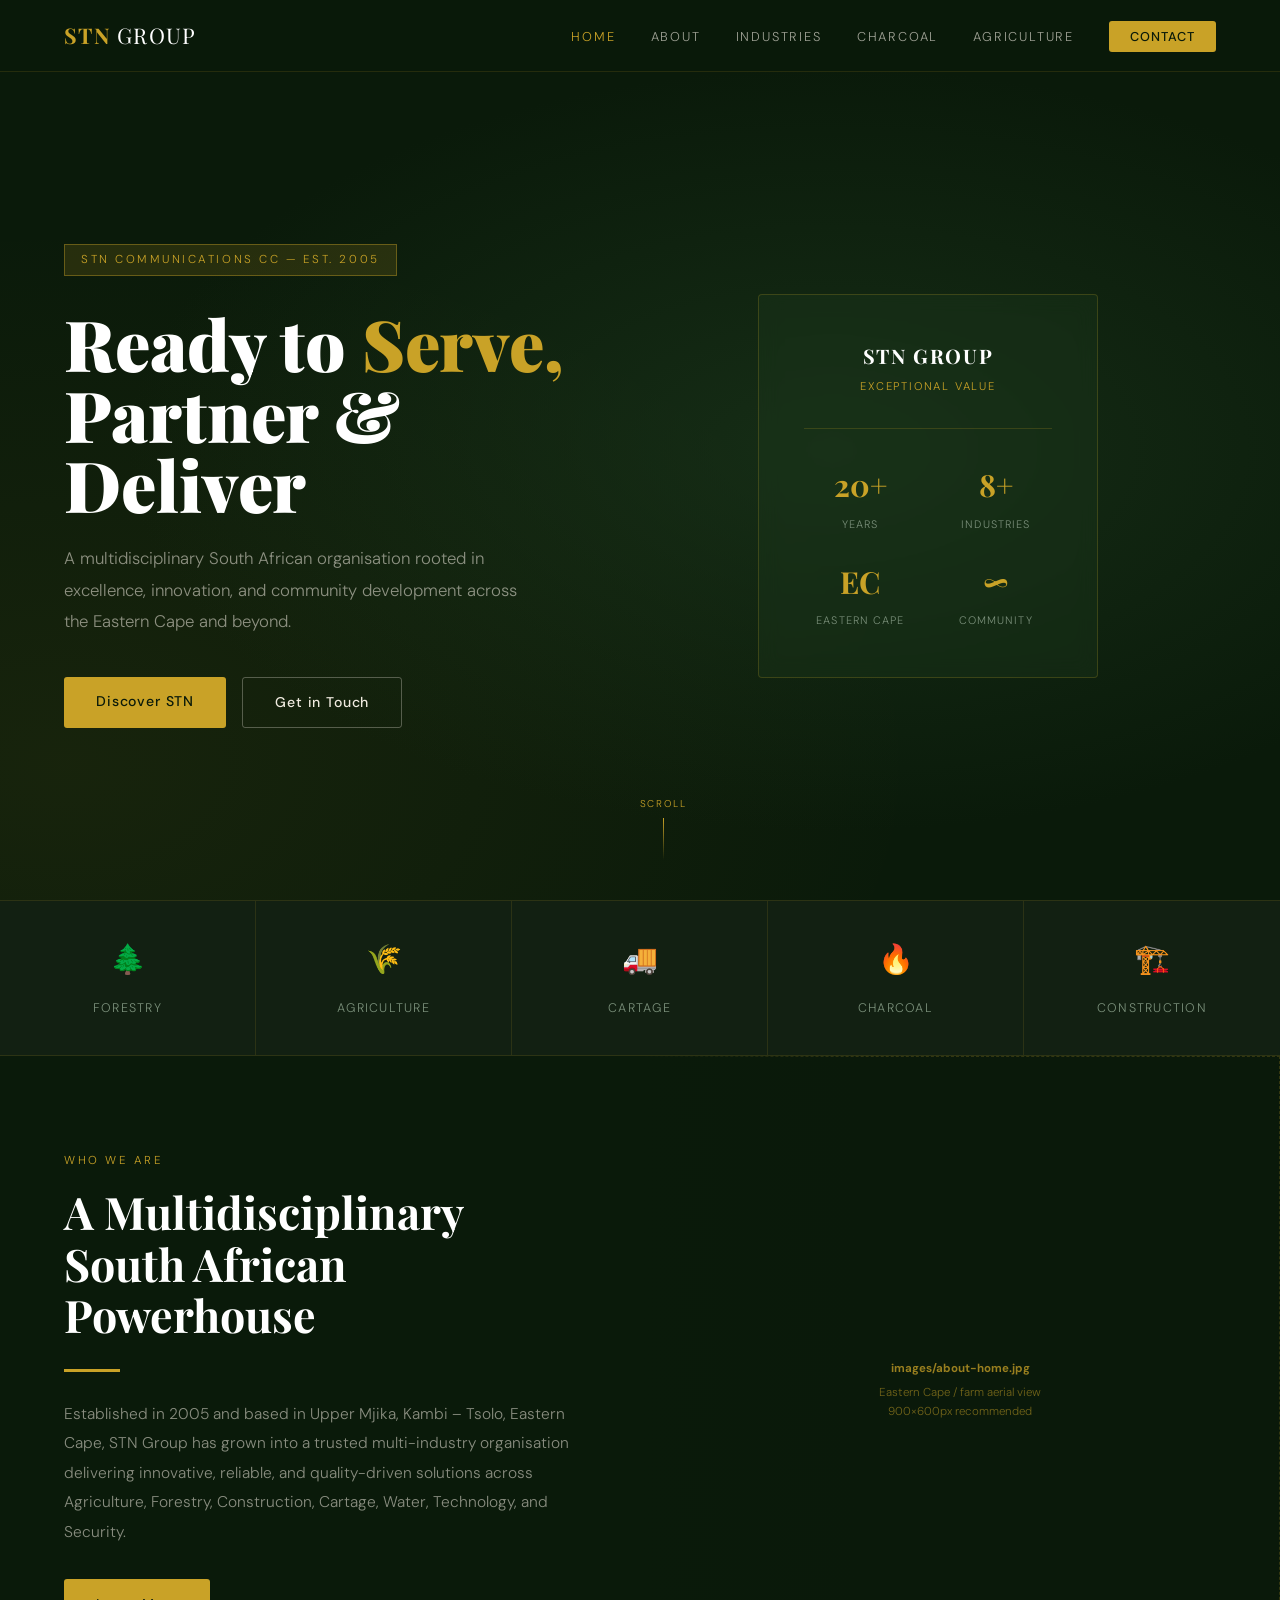
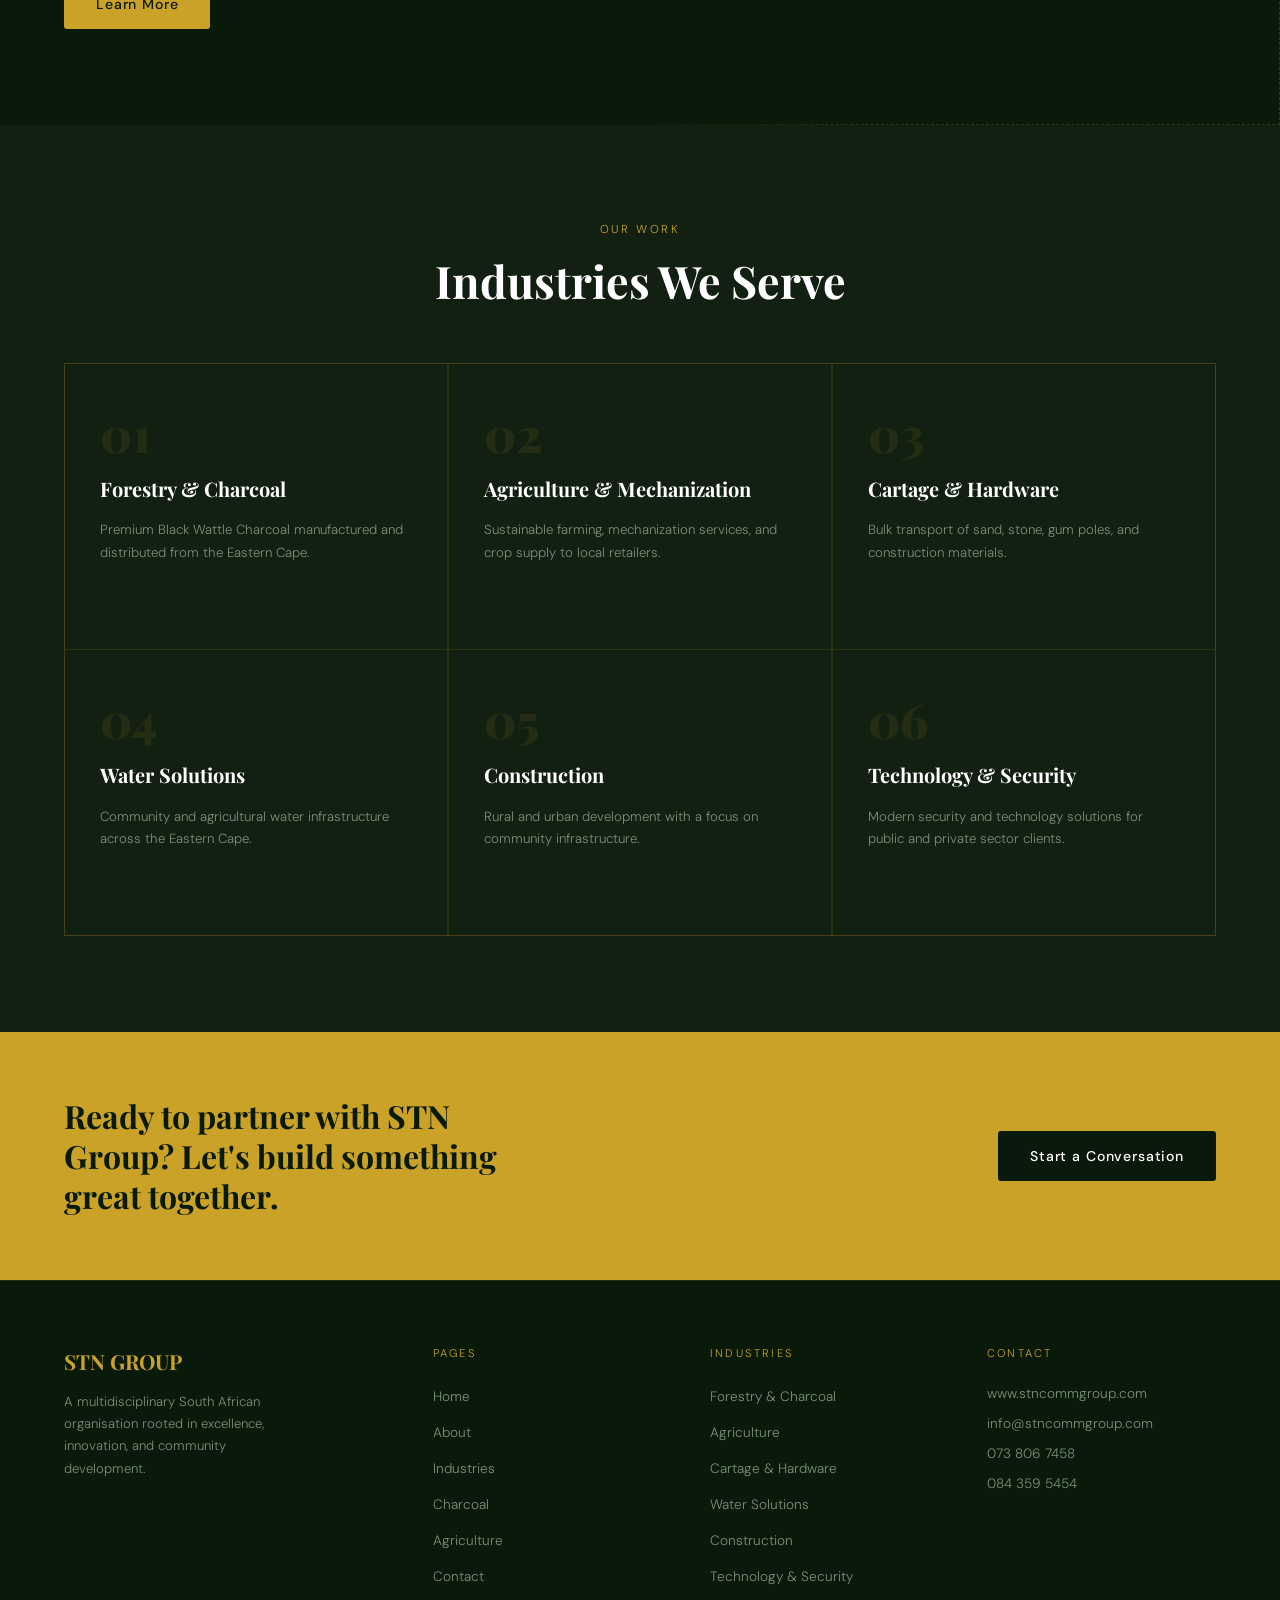
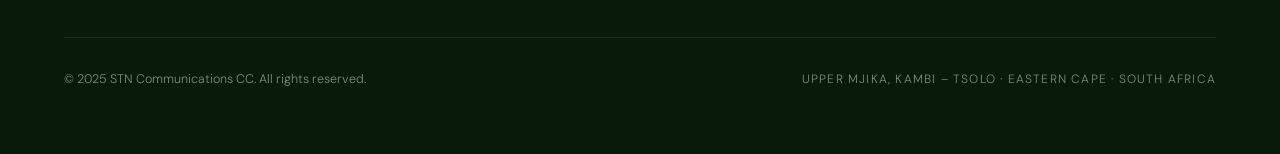
==== commit 69bbb6e5: "multipage update - STN website" ====
--- a/index.html
+++ b/index.html
@@ -3,436 +3,435 @@
 <head>
   <meta charset="UTF-8">
   <meta name="viewport" content="width=device-width, initial-scale=1.0">
-  <title>STN Group – Ready to Serve, Partner & Deliver</title>
-  <link href="https://fonts.googleapis.com/css2?family=Playfair+Display:wght@400;700;900&family=DM+Sans:wght@300;400;500&display=swap" rel="stylesheet">
+  <title>STN Group – Home</title>
+  <link href="https://fonts.googleapis.com/css2?family=Playfair+Display:ital,wght@0,400;0,700;0,900;1,400&family=DM+Sans:wght@300;400;500&display=swap" rel="stylesheet">
   <link rel="stylesheet" href="style.css">
+  <style>
+    /* ── HOME-ONLY STYLES ── */
+    .hero {
+      min-height: 100vh;
+      display: grid;
+      grid-template-columns: 1fr 1fr;
+      align-items: center;
+      padding: calc(var(--nav-h) + 4rem) 4rem 4rem;
+      position: relative;
+      overflow: hidden;
+      background: var(--deep);
+    }
+    .hero__bg {
+      position: absolute; inset: 0;
+      width: 100%; height: 100%;
+      object-fit: cover; opacity: 0.13;
+    }
+    .hero::before {
+      content:'';
+      position: absolute; inset: 0;
+      background:
+        radial-gradient(ellipse at 65% 50%, rgba(30,58,30,0.6) 0%, transparent 60%),
+        radial-gradient(ellipse at 5% 85%,  rgba(201,162,39,0.07) 0%, transparent 50%);
+    }
+    .hero__text { position:relative; z-index:2; }
+    .hero__tag {
+      display: inline-block;
+      background: var(--gold-dim);
+      border: 1px solid rgba(201,162,39,0.4);
+      color: var(--gold);
+      font-size: 0.72rem;
+      letter-spacing: 0.22em;
+      text-transform: uppercase;
+      padding: 0.38rem 1rem;
+      margin-bottom: 2rem;
+      animation: fadeUp 0.8s ease both;
+    }
+    .hero__h1 {
+      font-family: 'Playfair Display', serif;
+      font-size: clamp(3.4rem, 5.5vw, 6.2rem);
+      font-weight: 900;
+      line-height: 1.0;
+      color: var(--white);
+      margin-bottom: 1.5rem;
+      animation: fadeUp 0.8s ease 0.12s both;
+    }
+    .hero__h1 em { font-style:normal; color:var(--gold); }
+    .hero__lead {
+      font-size: 1.05rem;
+      color: var(--gray-lt);
+      line-height: 1.85;
+      max-width: 460px;
+      margin-bottom: 2.5rem;
+      animation: fadeUp 0.8s ease 0.25s both;
+    }
+    .hero__btns {
+      display: flex; gap: 1rem;
+      animation: fadeUp 0.8s ease 0.38s both;
+    }
+
+    /* right side card */
+    .hero__card-wrap {
+      position: relative; z-index:2;
+      display: flex; justify-content: center;
+      animation: fadeUp 0.9s ease 0.18s both;
+    }
+    .hero__card {
+      background: rgba(30,58,30,0.35);
+      border: 1px solid rgba(201,162,39,0.22);
+      border-radius: 4px;
+      padding: 2.8rem;
+      text-align: center;
+      backdrop-filter: blur(10px);
+      max-width: 340px; width: 100%;
+    }
+    .hero__card-img {
+      width: 110px; height: 110px;
+      object-fit: contain;
+      margin: 0 auto 1.4rem;
+    }
+    .hero__card-name {
+      font-family: 'Playfair Display', serif;
+      font-size: 1.25rem; font-weight:700;
+      color: var(--white); letter-spacing: 0.08em;
+    }
+    .hero__card-sub {
+      font-size: 0.7rem; letter-spacing: 0.16em;
+      text-transform: uppercase; color: var(--gold);
+      margin-top: 0.4rem;
+    }
+    .hero__stats {
+      display: grid; grid-template-columns: 1fr 1fr;
+      gap: 1.4rem;
+      margin-top: 2rem; padding-top: 2rem;
+      border-top: 1px solid rgba(201,162,39,0.2);
+    }
+    .stat__num {
+      font-family:'Playfair Display',serif;
+      font-size: 1.9rem; font-weight:700;
+      color: var(--gold); display:block;
+    }
+    .stat__label {
+      font-size: 0.68rem; letter-spacing:0.1em;
+      text-transform:uppercase; color:var(--gray);
+    }
+
+    /* ── INDUSTRY PREVIEW STRIP ── */
+    .strip {
+      background: var(--forest);
+      display: grid;
+      grid-template-columns: repeat(5, 1fr);
+      border-top: 1px solid var(--border);
+      border-bottom: 1px solid var(--border);
+    }
+    .strip__item {
+      padding: 2.2rem 1.8rem;
+      border-right: 1px solid var(--border);
+      text-align: center;
+      transition: background 0.3s;
+      text-decoration: none;
+      display: block;
+    }
+    .strip__item:last-child { border-right: none; }
+    .strip__item:hover { background: var(--moss); }
+    .strip__icon { font-size: 1.8rem; margin-bottom: 0.75rem; display:block; }
+    .strip__name {
+      font-size: 0.78rem; letter-spacing: 0.1em;
+      text-transform: uppercase; color: var(--gray);
+      transition: color 0.3s;
+    }
+    .strip__item:hover .strip__name { color: var(--gold); }
+
+    /* ── HOME INTRO ── */
+    .home-intro {
+      display: grid;
+      grid-template-columns: 1fr 1fr;
+      gap: 0;
+      background: var(--deep);
+    }
+    .home-intro__text { padding: 6rem 4rem; }
+    .home-intro__img-wrap {
+      position: relative;
+      min-height: 480px;
+    }
+    .home-intro__img-wrap img {
+      width: 100%; height: 100%;
+      object-fit: cover; display: block;
+    }
+    .home-intro__img-wrap::before {
+      content:'';
+      position: absolute; inset:0; z-index:1;
+      background: linear-gradient(to right, var(--deep) 0%, transparent 35%);
+    }
+
+    /* ── SERVICES GRID ── */
+    .home-services {
+      background: var(--forest);
+      padding: 6rem 4rem;
+    }
+    .services-grid {
+      display: grid;
+      grid-template-columns: repeat(3, 1fr);
+      gap: 1.5px;
+      background: var(--border);
+      margin-top: 3.5rem;
+      border: 1px solid var(--border);
+    }
+    .service-tile {
+      background: var(--forest);
+      padding: 2.8rem 2.2rem;
+      position: relative;
+      text-decoration: none;
+      display: block;
+      transition: background 0.35s;
+    }
+    .service-tile::after {
+      content:'';
+      position: absolute;
+      bottom:0; left:0;
+      width:100%; height:3px;
+      background: var(--gold);
+      transform: scaleX(0);
+      transform-origin: left;
+      transition: transform 0.35s;
+    }
+    .service-tile:hover { background: var(--moss); }
+    .service-tile:hover::after { transform: scaleX(1); }
+    .service-tile__num {
+      font-family:'Playfair Display',serif;
+      font-size: 3rem; font-weight:900;
+      color: rgba(201,162,39,0.1);
+      line-height: 1; margin-bottom: 1rem;
+      transition: color 0.35s;
+    }
+    .service-tile:hover .service-tile__num { color: rgba(201,162,39,0.22); }
+    .service-tile__name {
+      font-family:'Playfair Display',serif;
+      font-size: 1.25rem; font-weight:700;
+      color: var(--white); margin-bottom: 0.9rem;
+    }
+    .service-tile__desc { font-size: 0.83rem; color: var(--gray); line-height: 1.7; }
+    .service-tile__arrow {
+      display: inline-block; margin-top: 1.2rem;
+      color: var(--gold); font-size: 0.78rem;
+      letter-spacing: 0.12em; text-transform: uppercase;
+      opacity: 0; transform: translateX(-6px);
+      transition: opacity 0.3s, transform 0.3s;
+    }
+    .service-tile:hover .service-tile__arrow { opacity:1; transform:translateX(0); }
+
+    /* ── CTA BAND ── */
+    .cta-band {
+      background: var(--gold);
+      padding: 4rem;
+      display: flex;
+      align-items: center;
+      justify-content: space-between;
+      gap: 2rem;
+    }
+    .cta-band__title {
+      font-family:'Playfair Display',serif;
+      font-size: clamp(1.5rem, 2.5vw, 2.2rem);
+      font-weight: 700; color: var(--deep);
+      max-width: 500px; line-height:1.25;
+    }
+    .btn--dark { background:var(--deep); color:var(--white); }
+    .btn--dark:hover { background: var(--forest); }
+
+    @media (max-width: 900px) {
+      .hero { grid-template-columns:1fr; padding: calc(var(--nav-h)+3rem) 1.5rem 3rem; }
+      .hero__card-wrap { display:none; }
+      .strip { grid-template-columns: repeat(3,1fr); }
+      .strip__item:nth-child(3) { border-right:none; }
+      .strip__item:nth-child(n+4) { border-top: 1px solid var(--border); }
+      .home-intro { grid-template-columns:1fr; }
+      .home-intro__text { padding: 4rem 1.5rem; }
+      .home-intro__img-wrap { min-height:260px; }
+      .home-services { padding: 4rem 1.5rem; }
+      .services-grid { grid-template-columns:1fr; }
+      .cta-band { flex-direction:column; text-align:center; padding: 3rem 1.5rem; }
+    }
+  </style>
 </head>
 <body>
 
-<!-- ══════════════════════════════════════
-     NAVIGATION
-══════════════════════════════════════ -->
-<nav>
-  <div class="nav-logo-wrap">
-    <!--
-      NAV LOGO IMAGE
-      Replace src with your logo file.
-      Recommended: PNG/SVG with transparency, ~160×50px
-      Place your file in: images/logo.png
-    -->
-    <img src="images/logo.png" alt="STN Group Logo" class="nav-logo-img" onerror="this.style.display='none'">
-    <div class="nav-logo">STN <span>GROUP</span></div>
-  </div>
-  <ul class="nav-links">
-    <li><a href="#about">About</a></li>
-    <li><a href="#industries">Industries</a></li>
-    <li><a href="#charcoal">Charcoal</a></li>
-    <li><a href="#agriculture">Agriculture</a></li>
-    <li><a href="#contact" class="nav-cta">Contact</a></li>
+<!-- NAV -->
+<nav class="nav">
+  <div class="nav__brand">
+    <img src="images/logo.png" alt="STN Group" class="nav__logo-img" onerror="this.style.display='none'">
+    <div class="nav__wordmark">STN <span>GROUP</span></div>
+  </div>
+  <ul class="nav__links">
+    <li><a href="index.html" class="active">Home</a></li>
+    <li><a href="about.html">About</a></li>
+    <li><a href="industries.html">Industries</a></li>
+    <li><a href="charcoal.html">Charcoal</a></li>
+    <li><a href="agriculture.html">Agriculture</a></li>
+    <li><a href="contact.html" class="nav__cta">Contact</a></li>
   </ul>
+  <div class="nav__burger" aria-label="Menu">
+    <span></span><span></span><span></span>
+  </div>
 </nav>
-
-<!-- ══════════════════════════════════════
-     HERO
-══════════════════════════════════════ -->
-<section class="hero" id="home">
-
-  <!--
-    HERO BACKGROUND IMAGE
-    Fills the entire hero section as a full-width background.
-    Recommended: JPG, 1920×1080px or wider
-    Suggested: aerial Eastern Cape farm / charcoal operation / landscape
-    File path: images/hero-bg.jpg
-  -->
-  <img src="images/hero-bg.jpg" alt="" class="hero-bg-img" onerror="this.style.display='none'">
-
-  <div class="hero-text">
-    <div class="hero-tag">STN Communications CC — Est. 2005</div>
-    <h1>Ready to <em>Serve,</em><br>Partner &amp;<br>Deliver</h1>
-    <p class="hero-sub">A multidisciplinary South African organisation rooted in excellence, innovation, and community development — operating across Forestry, Agriculture, Cartage, and more.</p>
-    <div class="hero-actions">
-      <a href="#industries" class="btn-primary">Our Industries</a>
-      <a href="#contact" class="btn-outline">Get in Touch</a>
-    </div>
-  </div>
-
-  <div class="hero-visual">
-    <div class="hero-card">
-      <!--
-        HERO CARD IMAGE / LOGO
-        Displayed inside the floating card on the right side of the hero.
-        Recommended: PNG with transparent background, ~300×300px square
-        File path: images/logo-icon.png
-      -->
-      <img src="images/logo-icon.png" alt="STN Group" class="hero-card-img" onerror="this.style.display='none'">
-      <div class="hero-card-name">STN GROUP</div>
-      <div class="hero-card-sub">Exceptional Value</div>
-      <div class="hero-stats">
-        <div class="stat-item"><span class="stat-num">20+</span><span class="stat-label">Years Active</span></div>
-        <div class="stat-item"><span class="stat-num">8+</span><span class="stat-label">Industries</span></div>
-        <div class="stat-item"><span class="stat-num">EC</span><span class="stat-label">Eastern Cape</span></div>
-        <div class="stat-item"><span class="stat-num">∞</span><span class="stat-label">Community</span></div>
+<ul class="nav__mobile">
+  <li><a href="index.html">Home</a></li>
+  <li><a href="about.html">About</a></li>
+  <li><a href="industries.html">Industries</a></li>
+  <li><a href="charcoal.html">Charcoal</a></li>
+  <li><a href="agriculture.html">Agriculture</a></li>
+  <li><a href="contact.html">Contact</a></li>
+</ul>
+
+<!-- HERO -->
+<section class="hero">
+  <!-- HERO BG: images/hero-bg.jpg — 1920×1080px landscape photo -->
+  <img src="images/hero-bg.jpg" alt="" class="hero__bg" onerror="this.style.display='none'">
+  <div class="hero__text">
+    <div class="hero__tag">STN Communications CC — Est. 2005</div>
+    <h1 class="hero__h1">Ready to <em>Serve,</em><br>Partner &amp;<br>Deliver</h1>
+    <p class="hero__lead">A multidisciplinary South African organisation rooted in excellence, innovation, and community development across the Eastern Cape and beyond.</p>
+    <div class="hero__btns">
+      <a href="about.html" class="btn btn--gold">Discover STN</a>
+      <a href="contact.html" class="btn btn--outline">Get in Touch</a>
+    </div>
+  </div>
+  <div class="hero__card-wrap">
+    <div class="hero__card">
+      <!-- LOGO ICON: images/logo-icon.png — PNG 300×300px square -->
+      <img src="images/logo-icon.png" alt="STN Group" class="hero__card-img" onerror="this.style.display='none'">
+      <div class="hero__card-name">STN GROUP</div>
+      <div class="hero__card-sub">Exceptional Value</div>
+      <div class="hero__stats">
+        <div><span class="stat__num" data-target="20" data-suffix="+">20+</span><span class="stat__label">Years</span></div>
+        <div><span class="stat__num" data-target="8" data-suffix="+">8+</span><span class="stat__label">Industries</span></div>
+        <div><span class="stat__num">EC</span><span class="stat__label">Eastern Cape</span></div>
+        <div><span class="stat__num">∞</span><span class="stat__label">Community</span></div>
       </div>
     </div>
   </div>
-
-  <div class="scroll-indicator">
-    <span class="scroll-text">Scroll</span>
-    <div class="scroll-line"></div>
+  <div class="scroll-dot">
+    <span class="scroll-dot__label">Scroll</span>
+    <div class="scroll-dot__line"></div>
   </div>
 </section>
 
-<!-- ══════════════════════════════════════
-     VISION / MISSION / VALUES
-══════════════════════════════════════ -->
-<section class="vmv" id="about">
-  <div class="vmv-panel reveal">
-    <span class="vmv-label">Our Vision</span>
-    <div class="vmv-title">Leading Multi-Industry Excellence</div>
-    <p class="vmv-text">To be a leading multi-industry service provider, delivering excellence across all our specialised services locally, nationally, and internationally.</p>
-  </div>
-  <div class="vmv-panel reveal">
-    <span class="vmv-label">Our Mission</span>
-    <div class="vmv-title">Innovative &amp; Sustainable Solutions</div>
-    <p class="vmv-text">To provide innovative, sustainable, and client-focused solutions that uplift communities, support economic growth, and exceed customer expectations.</p>
-  </div>
-  <div class="vmv-panel reveal">
-    <span class="vmv-label">Core Values</span>
-    <div class="vmv-title">Driven by Purpose</div>
-    <p class="vmv-text">Community-Centric &bull; Integrity &amp; Trust &bull; Innovation &amp; Creativity &bull; Excellence &bull; Teamwork — the five pillars that guide everything we do.</p>
-  </div>
-</section>
-
-<!-- ══════════════════════════════════════
-     ABOUT
-══════════════════════════════════════ -->
-<section class="about">
-  <div class="reveal">
-    <span class="section-tag">Who We Are</span>
-    <h2 class="section-title">A Multidisciplinary South African Powerhouse</h2>
+<!-- STRIP -->
+<div class="strip">
+  <a href="industries.html" class="strip__item"><span class="strip__icon">🌲</span><span class="strip__name">Forestry</span></a>
+  <a href="agriculture.html" class="strip__item"><span class="strip__icon">🌾</span><span class="strip__name">Agriculture</span></a>
+  <a href="industries.html" class="strip__item"><span class="strip__icon">🚚</span><span class="strip__name">Cartage</span></a>
+  <a href="charcoal.html" class="strip__item"><span class="strip__icon">🔥</span><span class="strip__name">Charcoal</span></a>
+  <a href="industries.html" class="strip__item"><span class="strip__icon">🏗️</span><span class="strip__name">Construction</span></a>
+</div>
+
+<!-- INTRO -->
+<div class="home-intro">
+  <div class="home-intro__text">
+    <span class="section__tag">Who We Are</span>
+    <h2 class="section__title reveal">A Multidisciplinary South African Powerhouse</h2>
     <div class="divider"></div>
-    <p class="section-body">STN Group is a multidisciplinary South African company established in 2005, positioned to provide innovative, reliable, and quality-driven solutions across various sectors and industries. Based in Upper Mjika, Kambi – Tsolo, Eastern Cape, our integrated approach positions us as a trusted partner for both public and private sector clients.</p>
-  </div>
-  <div class="values-grid reveal">
-    <div class="value-card"><span class="value-icon">🌱</span><div class="value-title">Community-Centric</div><div class="value-desc">Driven to exceed customer expectations and uplift the communities we serve.</div></div>
-    <div class="value-card"><span class="value-icon">🤝</span><div class="value-title">Integrity &amp; Trust</div><div class="value-desc">Ethical conduct in all we do — our reputation is built on reliability.</div></div>
-    <div class="value-card"><span class="value-icon">💡</span><div class="value-title">Innovation</div><div class="value-desc">Embracing smart, modern solutions that drive efficiency and growth.</div></div>
-    <div class="value-card"><span class="value-icon">⭐</span><div class="value-title">Excellence</div><div class="value-desc">A commitment to high standards and continuous improvement in every task.</div></div>
-  </div>
-</section>
-
-<!-- ══════════════════════════════════════
-     PHOTO STRIP (3 images)
-══════════════════════════════════════ -->
-<div class="photo-strip">
-  <!--
-    PHOTO STRIP — 3 side-by-side images between About and Industries
-    photo-strip-1.jpg  →  Eastern Cape aerial / farm overview
-    photo-strip-2.jpg  →  Team / workers on-site
-    photo-strip-3.jpg  →  Equipment / tractor close-up
-    Recommended: JPG, 800×600px, landscape orientation
-    File paths: images/photo-strip-1.jpg  |  -2.jpg  |  -3.jpg
-  -->
-  <div class="photo-strip-item">
-    <img src="images/photo-strip-1.jpg" alt="Eastern Cape Operations">
-    <div class="photo-placeholder-label">Replace → images/photo-strip-1.jpg</div>
-  </div>
-  <div class="photo-strip-item">
-    <img src="images/photo-strip-2.jpg" alt="STN Group Team">
-    <div class="photo-placeholder-label">Replace → images/photo-strip-2.jpg</div>
-  </div>
-  <div class="photo-strip-item">
-    <img src="images/photo-strip-3.jpg" alt="Agricultural Machinery">
-    <div class="photo-placeholder-label">Replace → images/photo-strip-3.jpg</div>
+    <p class="section__body reveal">Established in 2005 and based in Upper Mjika, Kambi – Tsolo, Eastern Cape, STN Group has grown into a trusted multi-industry organisation delivering innovative, reliable, and quality-driven solutions across Agriculture, Forestry, Construction, Cartage, Water, Technology, and Security.</p>
+    <div style="margin-top:2rem;" class="reveal">
+      <a href="about.html" class="btn btn--gold">Learn More</a>
+    </div>
+  </div>
+  <div class="home-intro__img-wrap">
+    <!-- ABOUT IMAGE: images/about-home.jpg — Eastern Cape aerial / farm view, 900×600px -->
+    <img src="images/about-home.jpg" alt="STN Group Eastern Cape" onerror="this.style.display='none'">
+    <div class="img-placeholder"><strong>images/about-home.jpg</strong>Eastern Cape / farm aerial view<br>900×600px recommended</div>
   </div>
 </div>
 
-<!-- ══════════════════════════════════════
-     INDUSTRIES
-══════════════════════════════════════ -->
-<section class="industries" id="industries">
-  <div class="industries-header reveal">
+<!-- SERVICES GRID -->
+<div class="home-services">
+  <div style="text-align:center; max-width:560px; margin:0 auto;">
+    <span class="section__tag reveal">Our Work</span>
+    <h2 class="section__title reveal">Industries We Serve</h2>
+  </div>
+  <div class="services-grid">
+    <a href="charcoal.html" class="service-tile reveal">
+      <div class="service-tile__num">01</div>
+      <div class="service-tile__name">Forestry &amp; Charcoal</div>
+      <p class="service-tile__desc">Premium Black Wattle Charcoal manufactured and distributed from the Eastern Cape.</p>
+      <span class="service-tile__arrow">View Division →</span>
+    </a>
+    <a href="agriculture.html" class="service-tile reveal">
+      <div class="service-tile__num">02</div>
+      <div class="service-tile__name">Agriculture &amp; Mechanization</div>
+      <p class="service-tile__desc">Sustainable farming, mechanization services, and crop supply to local retailers.</p>
+      <span class="service-tile__arrow">View Division →</span>
+    </a>
+    <a href="industries.html" class="service-tile reveal">
+      <div class="service-tile__num">03</div>
+      <div class="service-tile__name">Cartage &amp; Hardware</div>
+      <p class="service-tile__desc">Bulk transport of sand, stone, gum poles, and construction materials.</p>
+      <span class="service-tile__arrow">View Industries →</span>
+    </a>
+    <a href="industries.html" class="service-tile reveal">
+      <div class="service-tile__num">04</div>
+      <div class="service-tile__name">Water Solutions</div>
+      <p class="service-tile__desc">Community and agricultural water infrastructure across the Eastern Cape.</p>
+      <span class="service-tile__arrow">View Industries →</span>
+    </a>
+    <a href="industries.html" class="service-tile reveal">
+      <div class="service-tile__num">05</div>
+      <div class="service-tile__name">Construction</div>
+      <p class="service-tile__desc">Rural and urban development with a focus on community infrastructure.</p>
+      <span class="service-tile__arrow">View Industries →</span>
+    </a>
+    <a href="industries.html" class="service-tile reveal">
+      <div class="service-tile__num">06</div>
+      <div class="service-tile__name">Technology &amp; Security</div>
+      <p class="service-tile__desc">Modern security and technology solutions for public and private sector clients.</p>
+      <span class="service-tile__arrow">View Industries →</span>
+    </a>
+  </div>
+</div>
+
+<!-- CTA BAND -->
+<div class="cta-band">
+  <div class="cta-band__title">Ready to partner with STN Group? Let's build something great together.</div>
+  <a href="contact.html" class="btn btn--dark">Start a Conversation</a>
+</div>
+
+<!-- FOOTER -->
+<footer class="footer">
+  <div class="footer__inner">
     <div>
-      <span class="section-tag">What We Do</span>
-      <h2 class="section-title">Our Industries</h2>
-    </div>
-    <p class="industries-intro">STN Group operates through a multidisciplinary structure designed to meet the diverse needs of private, public, and industrial clients.</p>
-  </div>
-
-  <div class="industries-grid">
-
-    <div class="industry-card reveal">
-      <!--
-        INDUSTRY IMAGE 1 — Forestry & Charcoal
-        Suggested: charcoal bags / burning kiln / black wattle trees
-        File: images/industry-forestry.jpg  |  600×400px
-      -->
-      <div class="industry-img-wrap">
-        <img src="images/industry-forestry.jpg" alt="Forestry and Charcoal" class="industry-img">
-        <div class="photo-placeholder-label">Replace → images/industry-forestry.jpg</div>
-      </div>
-      <div class="industry-body">
-        <div class="industry-num">01</div>
-        <div class="industry-name">Forestry &amp; Charcoal</div>
-        <p class="industry-desc">Manufacturing and supplying high-quality Black Wattle Charcoal sourced in the Eastern Cape. 100% natural, sustainable, and suitable for retail, hospitality, and industrial use.</p>
-        <div class="industry-tags"><span class="tag">Production</span><span class="tag">Packaging</span><span class="tag">Distribution</span></div>
-      </div>
-    </div>
-
-    <div class="industry-card reveal">
-      <!--
-        INDUSTRY IMAGE 2 — Agriculture & Mechanization
-        Suggested: tractor ploughing / maize fields / crop rows
-        File: images/industry-agriculture.jpg  |  600×400px
-      -->
-      <div class="industry-img-wrap">
-        <img src="images/industry-agriculture.jpg" alt="Agriculture and Mechanization" class="industry-img">
-        <div class="photo-placeholder-label">Replace → images/industry-agriculture.jpg</div>
-      </div>
-      <div class="industry-body">
-        <div class="industry-num">02</div>
-        <div class="industry-name">Agriculture &amp; Mechanization</div>
-        <p class="industry-desc">Sustainable agricultural mechanization with modern machinery. We supply maize to local distributors and cabbage crops to SPAR in Mthatha and East London.</p>
-        <div class="industry-tags"><span class="tag">Crops</span><span class="tag">Mechanization</span><span class="tag">Supply</span></div>
-      </div>
-    </div>
-
-    <div class="industry-card reveal">
-      <!--
-        INDUSTRY IMAGE 3 — Cartage & Hardware
-        Suggested: gum tree poles / sand delivery truck / construction materials
-        File: images/industry-cartage.jpg  |  600×400px
-      -->
-      <div class="industry-img-wrap">
-        <img src="images/industry-cartage.jpg" alt="Cartage and Hardware" class="industry-img">
-        <div class="photo-placeholder-label">Replace → images/industry-cartage.jpg</div>
-      </div>
-      <div class="industry-body">
-        <div class="industry-num">03</div>
-        <div class="industry-name">Cartage &amp; Hardware</div>
-        <p class="industry-desc">Reliable, cost-effective transportation of bulk construction and agricultural materials across the Eastern Cape — sand, stone, gum poles, and sabhunga.</p>
-        <div class="industry-tags"><span class="tag">Transport</span><span class="tag">Delivery</span><span class="tag">Logistics</span></div>
-      </div>
-    </div>
-
-    <div class="industry-card reveal">
-      <!--
-        INDUSTRY IMAGE 4 — Water Solutions
-        Suggested: water tanks / irrigation / borehole / community water point
-        File: images/industry-water.jpg  |  600×400px
-      -->
-      <div class="industry-img-wrap">
-        <img src="images/industry-water.jpg" alt="Water Solutions" class="industry-img">
-        <div class="photo-placeholder-label">Replace → images/industry-water.jpg</div>
-      </div>
-      <div class="industry-body">
-        <div class="industry-num">04</div>
-        <div class="industry-name">Water Solutions</div>
-        <p class="industry-desc">Providing water solutions that serve communities and support agricultural operations, ensuring access to this vital resource across our service regions.</p>
-        <div class="industry-tags"><span class="tag">Infrastructure</span><span class="tag">Community</span></div>
-      </div>
-    </div>
-
-    <div class="industry-card reveal">
-      <!--
-        INDUSTRY IMAGE 5 — Construction
-        Suggested: building site / brick laying / community facility
-        File: images/industry-construction.jpg  |  600×400px
-      -->
-      <div class="industry-img-wrap">
-        <img src="images/industry-construction.jpg" alt="Construction" class="industry-img">
-        <div class="photo-placeholder-label">Replace → images/industry-construction.jpg</div>
-      </div>
-      <div class="industry-body">
-        <div class="industry-num">05</div>
-        <div class="industry-name">Construction</div>
-        <p class="industry-desc">Construction services supporting rural and urban development, with a focus on community infrastructure and sustainable building practices throughout the Eastern Cape.</p>
-        <div class="industry-tags"><span class="tag">Building</span><span class="tag">Development</span></div>
-      </div>
-    </div>
-
-    <div class="industry-card reveal">
-      <!--
-        INDUSTRY IMAGE 6 — Technology & Security
-        Suggested: CCTV / server room / modern tech / security equipment
-        File: images/industry-technology.jpg  |  600×400px
-      -->
-      <div class="industry-img-wrap">
-        <img src="images/industry-technology.jpg" alt="Technology and Security" class="industry-img">
-        <div class="photo-placeholder-label">Replace → images/industry-technology.jpg</div>
-      </div>
-      <div class="industry-body">
-        <div class="industry-num">06</div>
-        <div class="industry-name">Technology &amp; Security</div>
-        <p class="industry-desc">Technology and security solutions forming part of STN Group's diversified service portfolio, supporting clients across public and private sectors with modern systems.</p>
-        <div class="industry-tags"><span class="tag">Technology</span><span class="tag">Security</span></div>
-      </div>
-    </div>
-
-  </div>
-</section>
-
-<!-- ══════════════════════════════════════
-     CHARCOAL FEATURE
-══════════════════════════════════════ -->
-<section class="charcoal-feature" id="charcoal">
-  <div class="charcoal-content reveal">
-    <span class="section-tag">STN Charcoal Division</span>
-    <h2 class="section-title">Black Wattle Charcoal Manufacturing</h2>
-    <div class="divider"></div>
-    <p class="section-body" style="margin-bottom:2rem;">STN Black Wattle Charcoal is a trusted supplier of premium-quality charcoal produced in the Eastern Cape. Our product is natural, sustainable, and suitable for retail &amp; wholesale markets, restaurants &amp; hospitality, and industrial energy applications.</p>
-    <p class="section-body">We handle charcoal production &amp; packaging, bulk supply &amp; distribution, quality testing (Moisture, Ash, Fixed Carbon, Calorific Value), sustainable wood sourcing, and are undergoing SABS certification process support.</p>
-    <div style="margin-top:2.5rem;"><a href="#contact" class="btn-primary">Enquire About Bulk Orders</a></div>
-  </div>
-
-  <div class="charcoal-gallery reveal">
-    <!--
-      CHARCOAL GALLERY — 4 images in a 2×2 grid
-      charcoal-1.jpg  →  Charcoal bags / branded product on shelf
-      charcoal-2.jpg  →  Production / burning kiln / wood pile
-      charcoal-3.jpg  →  Worker holding charcoal bag / staff portrait
-      charcoal-4.jpg  →  Raw wood / Black Wattle sourcing in forest
-      Recommended: JPG, 600×500px each
-      File paths: images/charcoal-1.jpg through charcoal-4.jpg
-    -->
-    <div class="charcoal-img-item">
-      <img src="images/charcoal-1.jpg" alt="STN Charcoal Product">
-      <div class="photo-placeholder-label">Replace → images/charcoal-1.jpg</div>
-    </div>
-    <div class="charcoal-img-item">
-      <img src="images/charcoal-2.jpg" alt="Charcoal Production">
-      <div class="photo-placeholder-label">Replace → images/charcoal-2.jpg</div>
-    </div>
-    <div class="charcoal-img-item">
-      <img src="images/charcoal-3.jpg" alt="STN Worker">
-      <div class="photo-placeholder-label">Replace → images/charcoal-3.jpg</div>
-    </div>
-    <div class="charcoal-img-item">
-      <img src="images/charcoal-4.jpg" alt="Wood Sourcing">
-      <div class="photo-placeholder-label">Replace → images/charcoal-4.jpg</div>
-    </div>
-  </div>
-</section>
-
-<!-- ══════════════════════════════════════
-     CHARCOAL ADVANTAGES BAR
-══════════════════════════════════════ -->
-<div class="charcoal-advantages">
-  <div class="adv-bar-item reveal"><div class="adv-bar-icon">🔥</div><div><div class="adv-bar-title">100% Pure Black Wattle</div><div class="adv-bar-desc">Hotter, cleaner, longer burn.</div></div></div>
-  <div class="adv-bar-item reveal"><div class="adv-bar-icon">💧</div><div><div class="adv-bar-title">Low Moisture &amp; Low Ash</div><div class="adv-bar-desc">Minimal residue, consistent quality.</div></div></div>
-  <div class="adv-bar-item reveal"><div class="adv-bar-icon">🌿</div><div><div class="adv-bar-title">Environmentally Responsible</div><div class="adv-bar-desc">Sustainable Eastern Cape sourcing.</div></div></div>
-  <div class="adv-bar-item reveal"><div class="adv-bar-icon">📦</div><div><div class="adv-bar-title">Bulk Supply Available</div><div class="adv-bar-desc">Scalable for any order size.</div></div></div>
-</div>
-
-<!-- ══════════════════════════════════════
-     AGRICULTURAL PRODUCE
-══════════════════════════════════════ -->
-<section class="agri-section" id="agriculture">
-  <div class="agri-text reveal">
-    <span class="section-tag">STN Agricultural Produce</span>
-    <h2 class="section-title">From the Field<br>to Your Table</h2>
-    <div class="divider"></div>
-    <p class="section-body" style="margin-bottom:1.5rem;">We participate actively in local to commercial farming and supply agricultural solutions that empower local farmers &amp; distributors. We supply Maize to local and commercial distributors including Mthiza, Eastern Cape.</p>
-    <p class="section-body" style="margin-bottom:1.5rem;">We supply Cabbage Crops to commercial retailers including SPAR in Mthatha and East London, Eastern Cape.</p>
-    <p class="section-body">Our agricultural mechanization covers ploughing, planting, ripping, and spraying — using modern machinery and skilled operators to improve farm productivity and reduce costs.</p>
-  </div>
-
-  <div class="agri-images reveal">
-    <!--
-      AGRICULTURE GALLERY — 4 images (1 large + 3 small)
-      agri-1.jpg  →  Maize / grain bags stacked on pallets  (LARGE – top left)
-      agri-2.jpg  →  Cabbage crop / fresh harvest
-      agri-3.jpg  →  Tractor ploughing a field
-      agri-4.jpg  →  Agricultural worker / farmer portrait
-      Recommended: JPG, 600×500px each
-      File paths: images/agri-1.jpg through agri-4.jpg
-    -->
-    <div class="agri-img-item large">
-      <img src="images/agri-1.jpg" alt="Maize Supply">
-      <div class="photo-placeholder-label">Replace → images/agri-1.jpg  (large)</div>
-    </div>
-    <div class="agri-img-item">
-      <img src="images/agri-2.jpg" alt="Cabbage Crops">
-      <div class="photo-placeholder-label">Replace → images/agri-2.jpg</div>
-    </div>
-    <div class="agri-img-item">
-      <img src="images/agri-3.jpg" alt="Tractor in Field">
-      <div class="photo-placeholder-label">Replace → images/agri-3.jpg</div>
-    </div>
-    <div class="agri-img-item">
-      <img src="images/agri-4.jpg" alt="Agricultural Worker">
-      <div class="photo-placeholder-label">Replace → images/agri-4.jpg</div>
-    </div>
-  </div>
-</section>
-
-<!-- ══════════════════════════════════════
-     COMPETITIVE ADVANTAGES
-══════════════════════════════════════ -->
-<section class="advantages" id="advantages">
-  <div class="reveal" style="text-align:center;max-width:600px;margin:0 auto 1rem;">
-    <span class="section-tag">Why Choose STN Group</span>
-    <h2 class="section-title">Our Competitive Advantages</h2>
-  </div>
-  <div class="adv-grid">
-    <div class="adv-card reveal"><span class="adv-number">01</span><div class="adv-icon">🏆</div><div class="adv-title">Operational Experience</div><div class="adv-body">Over 20 years of proven delivery across multiple sectors since 2005.</div></div>
-    <div class="adv-card reveal"><span class="adv-number">02</span><div class="adv-icon">🔧</div><div class="adv-title">Multi-Sector Expertise</div><div class="adv-body">From charcoal manufacturing to agricultural mechanization — we do it all.</div></div>
-    <div class="adv-card reveal"><span class="adv-number">03</span><div class="adv-icon">⚡</div><div class="adv-title">Reliable &amp; Scalable</div><div class="adv-body">Operations built to scale for growing demand without compromising quality.</div></div>
-    <div class="adv-card reveal"><span class="adv-number">04</span><div class="adv-icon">💎</div><div class="adv-title">High Product Quality</div><div class="adv-body">Rigorous quality testing and standards across all divisions and products.</div></div>
-    <div class="adv-card reveal"><span class="adv-number">05</span><div class="adv-icon">🗺️</div><div class="adv-title">Rural &amp; Urban Presence</div><div class="adv-body">Strong footprint across both rural and urban markets in the Eastern Cape.</div></div>
-    <div class="adv-card reveal"><span class="adv-number">06</span><div class="adv-icon">🌍</div><div class="adv-title">Community Partnerships</div><div class="adv-body">Deep community development partnerships driving long-term positive impact.</div></div>
-    <div class="adv-card reveal"><span class="adv-number">07</span><div class="adv-icon">🚚</div><div class="adv-title">Long-Term Employment</div><div class="adv-body">Service delivery creating sustained rural employment and economic opportunity.</div></div>
-    <div class="adv-card reveal"><span class="adv-number">08</span><div class="adv-icon">👷</div><div class="adv-title">Professional Workforce</div><div class="adv-body">A skilled, trained team committed to skills development and professional growth.</div></div>
-  </div>
-</section>
-
-<!-- ══════════════════════════════════════
-     CONTACT
-══════════════════════════════════════ -->
-<section class="contact" id="contact">
-  <div class="contact-inner reveal">
-    <span class="section-tag">Get In Touch</span>
-    <h2 class="section-title">Partner With STN Group</h2>
-    <p class="section-body" style="margin:0 auto;max-width:550px;">We look forward to partnering with businesses, government departments, investors, and communities to deliver impactful, sustainable solutions.</p>
-    <div class="contact-card">
-      <div class="contact-item">
-        <span class="contact-label">Website</span>
-        <div class="contact-value"><a href="http://www.stncommgroup.com" target="_blank">www.stncommgroup.com</a></div>
-      </div>
-      <div class="contact-item">
-        <span class="contact-label">Email</span>
-        <div class="contact-value"><a href="mailto:info@stncommgroup.com">info@stncommgroup.com</a></div>
-      </div>
-      <div class="contact-item">
-        <span class="contact-label">Contact Numbers</span>
-        <div class="contact-value">
-          <a href="tel:+27738067458">073 806 7458</a><br>
-          <a href="tel:+27843595454">084 359 5454</a>
-        </div>
-      </div>
-    </div>
-    <div class="invest-box">
-      <span class="invest-label">Strategic Financial Support</span>
-      <p class="invest-text">STN is seeking strategic financial support to expand our agricultural and mechanization operations. Funding will be directed toward essential machinery, farm fencing, logistics vehicles, storage infrastructure, and operational tools — directly contributing to economic development, rural empowerment, and long-term agricultural sustainability in the Eastern Cape.</p>
-    </div>
-  </div>
-</section>
-
-<!-- ══════════════════════════════════════
-     FOOTER
-══════════════════════════════════════ -->
-<footer>
-  <div class="footer-left">
-    <!--
-      FOOTER LOGO
-      Use a white / light version of your logo for visibility on dark background.
-      File: images/logo-white.png  |  ~200×60px  |  PNG with transparency
-    -->
-    <img src="images/logo-white.png" alt="STN Group" class="footer-logo-img" onerror="this.style.display='none'">
-    <div class="footer-logo">STN GROUP</div>
-  </div>
-  <div class="footer-copy">© 2025 STN Communications CC. All rights reserved.</div>
-  <div class="footer-tagline">Eastern Cape · South Africa</div>
+      <img src="images/logo-white.png" alt="STN Group" class="footer__logo-img" onerror="this.style.display='none'">
+      <div class="footer__wordmark">STN GROUP</div>
+      <p class="footer__tagline">A multidisciplinary South African organisation rooted in excellence, innovation, and community development.</p>
+    </div>
+    <div>
+      <div class="footer__heading">Pages</div>
+      <ul class="footer__links">
+        <li><a href="index.html">Home</a></li>
+        <li><a href="about.html">About</a></li>
+        <li><a href="industries.html">Industries</a></li>
+        <li><a href="charcoal.html">Charcoal</a></li>
+        <li><a href="agriculture.html">Agriculture</a></li>
+        <li><a href="contact.html">Contact</a></li>
+      </ul>
+    </div>
+    <div>
+      <div class="footer__heading">Industries</div>
+      <ul class="footer__links">
+        <li><a href="charcoal.html">Forestry &amp; Charcoal</a></li>
+        <li><a href="agriculture.html">Agriculture</a></li>
+        <li><a href="industries.html">Cartage &amp; Hardware</a></li>
+        <li><a href="industries.html">Water Solutions</a></li>
+        <li><a href="industries.html">Construction</a></li>
+        <li><a href="industries.html">Technology &amp; Security</a></li>
+      </ul>
+    </div>
+    <div>
+      <div class="footer__heading">Contact</div>
+      <p class="footer__contact-line"><a href="http://www.stncommgroup.com" target="_blank">www.stncommgroup.com</a></p>
+      <p class="footer__contact-line"><a href="mailto:info@stncommgroup.com">info@stncommgroup.com</a></p>
+      <p class="footer__contact-line"><a href="tel:+27738067458">073 806 7458</a></p>
+      <p class="footer__contact-line"><a href="tel:+27843595454">084 359 5454</a></p>
+    </div>
+  </div>
+  <div class="footer__bottom">
+    <span class="footer__copy">© 2025 STN Communications CC. All rights reserved.</span>
+    <span class="footer__location">Upper Mjika, Kambi – Tsolo · Eastern Cape · South Africa</span>
+  </div>
 </footer>
 
 <script src="main.js"></script>
--- a/style.css
+++ b/style.css
@@ -1,721 +1,395 @@
-/* ══════════════════════════════════════════════
-   STN GROUP — style.css
-   ══════════════════════════════════════════════ */
-
+/* ═══════════════════════════════════════════════════
+   STN GROUP  —  style.css  (shared across all pages)
+   ═══════════════════════════════════════════════════ */
+
+/* ── TOKENS ──────────────────────────────────────── */
 :root {
-  --forest:     #1a2e1a;
-  --deep:       #0d1a0d;
-  --moss:       #2d4a2d;
+  --deep:       #0a1a0a;
+  --forest:     #122012;
+  --moss:       #1e3a1e;
+  --sage:       #2d5a2d;
   --gold:       #c9a227;
-  --gold-light: #e8c45a;
-  --cream:      #f5f0e8;
+  --gold-lt:    #e8c45a;
+  --gold-dim:   rgba(201,162,39,0.15);
+  --cream:      #f0ebe0;
   --white:      #ffffff;
-  --gray:       #8a9a8a;
-}
-
-* { margin: 0; padding: 0; box-sizing: border-box; }
-html { scroll-behavior: smooth; }
-
+  --gray:       #7a8f7a;
+  --gray-lt:    rgba(240,235,224,0.55);
+  --border:     rgba(201,162,39,0.14);
+  --border-hover: rgba(201,162,39,0.38);
+  --radius:     3px;
+  --nav-h:      72px;
+}
+
+/* ── RESET & BASE ─────────────────────────────────── */
+*, *::before, *::after { margin:0; padding:0; box-sizing:border-box; }
+html { scroll-behavior:smooth; font-size:16px; }
 body {
   background: var(--deep);
   color: var(--cream);
   font-family: 'DM Sans', sans-serif;
   font-weight: 300;
+  line-height: 1.6;
   overflow-x: hidden;
 }
-
-/* ── NAV ───────────────────────────────────── */
-nav {
+img { display:block; max-width:100%; }
+a { text-decoration:none; }
+
+/* ── NAVIGATION ───────────────────────────────────── */
+.nav {
   position: fixed;
-  top: 0; left: 0; right: 0;
-  z-index: 100;
-  display: flex;
+  inset: 0 0 auto 0;
+  z-index: 200;
+  height: var(--nav-h);
+  display: flex;
+  align-items: center;
   justify-content: space-between;
-  align-items: center;
-  padding: 1.2rem 4rem;
-  background: rgba(13,26,13,0.85);
-  backdrop-filter: blur(12px);
-  border-bottom: 1px solid rgba(201,162,39,0.15);
-  transition: background 0.3s;
-}
-.nav-logo-wrap {
+  padding: 0 4rem;
+  background: rgba(10,26,10,0.82);
+  backdrop-filter: blur(14px);
+  border-bottom: 1px solid var(--border);
+  transition: background 0.35s;
+}
+.nav.scrolled { background: rgba(10,26,10,0.97); }
+
+/* logo */
+.nav__brand {
   display: flex;
   align-items: center;
   gap: 0.75rem;
 }
-.nav-logo-img {
-  height: 40px;
+.nav__logo-img {
+  height: 38px;
   width: auto;
   object-fit: contain;
 }
-.nav-logo {
-  font-family: 'Playfair Display', serif;
-  font-size: 1.4rem;
+.nav__wordmark {
+  font-family: 'Playfair Display', serif;
+  font-size: 1.35rem;
   font-weight: 700;
   color: var(--gold);
-  letter-spacing: 0.05em;
-}
-.nav-logo span { color: var(--white); font-weight: 400; }
-.nav-links { display: flex; gap: 2.5rem; list-style: none; }
-.nav-links a {
-  color: rgba(245,240,232,0.7);
-  text-decoration: none;
-  font-size: 0.85rem;
-  letter-spacing: 0.12em;
-  text-transform: uppercase;
-  transition: color 0.3s;
-}
-.nav-links a:hover { color: var(--gold); }
-.nav-cta {
+  letter-spacing: 0.06em;
+}
+.nav__wordmark span { color: var(--white); font-weight: 400; }
+
+/* links */
+.nav__links {
+  display: flex;
+  align-items: center;
+  gap: 2.2rem;
+  list-style: none;
+}
+.nav__links a {
+  color: rgba(240,235,224,0.65);
+  font-size: 0.8rem;
+  letter-spacing: 0.14em;
+  text-transform: uppercase;
+  transition: color 0.25s;
+}
+.nav__links a:hover,
+.nav__links a.active { color: var(--gold); }
+.nav__links .nav__cta {
   background: var(--gold);
   color: var(--deep) !important;
-  padding: 0.5rem 1.4rem;
+  padding: 0.45rem 1.3rem;
+  border-radius: var(--radius);
+  font-weight: 500;
+  letter-spacing: 0.08em;
+}
+.nav__links .nav__cta:hover { background: var(--gold-lt); }
+
+/* hamburger (mobile) */
+.nav__burger {
+  display: none;
+  flex-direction: column;
+  gap: 5px;
+  cursor: pointer;
+  padding: 4px;
+}
+.nav__burger span {
+  display: block;
+  width: 24px;
+  height: 2px;
+  background: var(--cream);
   border-radius: 2px;
-  font-weight: 500 !important;
-}
-
-/* ── HERO ──────────────────────────────────── */
-.hero {
-  min-height: 100vh;
-  display: grid;
-  grid-template-columns: 1fr 1fr;
-  align-items: center;
-  padding: 8rem 4rem 4rem;
+  transition: transform 0.3s, opacity 0.3s;
+}
+.nav__burger.open span:nth-child(1) { transform: translateY(7px) rotate(45deg); }
+.nav__burger.open span:nth-child(2) { opacity: 0; }
+.nav__burger.open span:nth-child(3) { transform: translateY(-7px) rotate(-45deg); }
+
+/* mobile menu */
+.nav__mobile {
+  display: none;
+  position: fixed;
+  inset: var(--nav-h) 0 0 0;
+  background: rgba(10,26,10,0.97);
+  z-index: 199;
+  flex-direction: column;
+  align-items: center;
+  justify-content: center;
+  gap: 2.5rem;
+  list-style: none;
+}
+.nav__mobile.open { display: flex; }
+.nav__mobile a {
+  color: var(--cream);
+  font-size: 1.4rem;
+  font-family: 'Playfair Display', serif;
+  letter-spacing: 0.05em;
+  transition: color 0.25s;
+}
+.nav__mobile a:hover { color: var(--gold); }
+
+/* ── PAGE HERO BANNER (inner pages) ──────────────── */
+.page-hero {
+  min-height: 420px;
+  padding: calc(var(--nav-h) + 5rem) 4rem 5rem;
+  display: flex;
+  align-items: flex-end;
   position: relative;
   overflow: hidden;
-}
-.hero-bg-img {
+  background: var(--forest);
+}
+.page-hero__bg {
   position: absolute;
   inset: 0;
   width: 100%; height: 100%;
   object-fit: cover;
-  object-position: center;
-  opacity: 0.18;
-  z-index: 0;
-}
-.hero::before {
+  opacity: 0.15;
+}
+.page-hero::after {
   content: '';
   position: absolute;
   inset: 0;
-  background: radial-gradient(ellipse at 70% 50%, rgba(45,74,45,0.45) 0%, transparent 60%),
-              radial-gradient(ellipse at 10% 80%, rgba(201,162,39,0.08) 0%, transparent 50%);
-  z-index: 1;
-}
-.hero-text {
-  position: relative;
-  z-index: 2;
-}
-.hero-tag {
-  display: inline-block;
-  background: rgba(201,162,39,0.15);
-  border: 1px solid rgba(201,162,39,0.4);
-  color: var(--gold);
-  font-size: 0.75rem;
-  letter-spacing: 0.2em;
-  text-transform: uppercase;
-  padding: 0.4rem 1rem;
-  margin-bottom: 2rem;
-  animation: fadeUp 0.8s ease both;
-}
-.hero h1 {
-  font-family: 'Playfair Display', serif;
-  font-size: clamp(3.5rem, 6vw, 6rem);
+  background: linear-gradient(to right, rgba(10,26,10,0.9) 40%, transparent 100%);
+}
+.page-hero__content { position: relative; z-index: 2; max-width: 680px; }
+.page-hero__tag {
+  font-size: 0.7rem;
+  letter-spacing: 0.25em;
+  text-transform: uppercase;
+  color: var(--gold);
+  margin-bottom: 1.2rem;
+  display: block;
+}
+.page-hero__title {
+  font-family: 'Playfair Display', serif;
+  font-size: clamp(2.8rem, 5vw, 5rem);
   font-weight: 900;
-  line-height: 1.0;
   color: var(--white);
+  line-height: 1.05;
   margin-bottom: 1.5rem;
-  animation: fadeUp 0.8s ease 0.15s both;
-}
-.hero h1 em { font-style: normal; color: var(--gold); }
-.hero-sub {
-  font-size: 1.1rem;
-  color: rgba(245,240,232,0.65);
-  line-height: 1.8;
-  max-width: 480px;
-  margin-bottom: 2.5rem;
-  animation: fadeUp 0.8s ease 0.3s both;
-}
-.hero-actions {
-  display: flex;
-  gap: 1rem;
-  animation: fadeUp 0.8s ease 0.45s both;
-}
-.hero-visual {
-  position: relative;
-  z-index: 2;
-  display: flex;
-  justify-content: center;
-  align-items: center;
-  animation: fadeUp 0.8s ease 0.2s both;
-}
-.hero-card {
-  background: rgba(45,74,45,0.3);
-  border: 1px solid rgba(201,162,39,0.2);
-  border-radius: 4px;
-  padding: 3rem;
-  text-align: center;
-  backdrop-filter: blur(8px);
-  max-width: 360px;
-  width: 100%;
-}
-.hero-card-img {
-  width: 120px;
-  height: 120px;
-  object-fit: contain;
-  margin: 0 auto 1.5rem;
-  display: block;
-}
-.hero-card-name {
-  font-family: 'Playfair Display', serif;
-  font-size: 1.3rem;
-  font-weight: 700;
-  color: var(--white);
-  letter-spacing: 0.08em;
-}
-.hero-card-sub {
+}
+.page-hero__title em { font-style: normal; color: var(--gold); }
+.page-hero__lead {
+  font-size: 1rem;
+  color: var(--gray-lt);
+  line-height: 1.85;
+  max-width: 520px;
+}
+
+/* ── SECTION UTILITIES ────────────────────────────── */
+.section { padding: 6rem 4rem; }
+.section--dark  { background: var(--deep); }
+.section--forest { background: var(--forest); }
+.section--moss  { background: var(--moss); }
+
+.section__tag {
   font-size: 0.72rem;
-  letter-spacing: 0.15em;
-  text-transform: uppercase;
-  color: var(--gold);
-  margin-top: 0.5rem;
-}
-.hero-stats {
-  display: grid;
-  grid-template-columns: 1fr 1fr;
-  gap: 1.5rem;
-  margin-top: 2rem;
-  padding-top: 2rem;
-  border-top: 1px solid rgba(201,162,39,0.2);
-}
-.stat-item { text-align: center; }
-.stat-num {
-  font-family: 'Playfair Display', serif;
-  font-size: 2rem;
-  font-weight: 700;
-  color: var(--gold);
-  display: block;
-}
-.stat-label {
-  font-size: 0.75rem;
-  color: var(--gray);
-  letter-spacing: 0.1em;
-  text-transform: uppercase;
-}
-
-/* ── SCROLL INDICATOR ──────────────────────── */
-.scroll-indicator {
-  position: absolute;
-  bottom: 3rem;
-  left: 50%;
-  transform: translateX(-50%);
-  display: flex;
-  flex-direction: column;
-  align-items: center;
-  gap: 0.5rem;
-  opacity: 0.5;
-  z-index: 2;
-  animation: fadeUp 1s ease 1s both;
-}
-.scroll-line {
-  width: 1px;
-  height: 40px;
-  background: linear-gradient(to bottom, var(--gold), transparent);
-  animation: scrollPulse 2s infinite;
-}
-.scroll-text {
-  font-size: 0.65rem;
-  letter-spacing: 0.2em;
-  text-transform: uppercase;
-  color: var(--gold);
-}
-
-/* ── BUTTONS ───────────────────────────────── */
-.btn-primary {
-  background: var(--gold);
-  color: var(--deep);
-  padding: 0.9rem 2.2rem;
-  text-decoration: none;
-  font-size: 0.9rem;
-  font-weight: 500;
-  letter-spacing: 0.05em;
-  border-radius: 2px;
-  display: inline-block;
-  transition: background 0.3s, transform 0.2s;
-}
-.btn-primary:hover { background: var(--gold-light); transform: translateY(-2px); }
-.btn-outline {
-  border: 1px solid rgba(245,240,232,0.3);
-  color: var(--cream);
-  padding: 0.9rem 2.2rem;
-  text-decoration: none;
-  font-size: 0.9rem;
-  letter-spacing: 0.05em;
-  border-radius: 2px;
-  display: inline-block;
-  transition: border-color 0.3s, color 0.3s, transform 0.2s;
-}
-.btn-outline:hover { border-color: var(--gold); color: var(--gold); transform: translateY(-2px); }
-
-/* ── SECTION COMMONS ───────────────────────── */
-section { padding: 6rem 4rem; }
-.section-tag {
-  font-size: 0.75rem;
-  letter-spacing: 0.2em;
+  letter-spacing: 0.22em;
   text-transform: uppercase;
   color: var(--gold);
   margin-bottom: 1rem;
   display: block;
 }
-.section-title {
-  font-family: 'Playfair Display', serif;
-  font-size: clamp(2rem, 4vw, 3.5rem);
+.section__title {
+  font-family: 'Playfair Display', serif;
+  font-size: clamp(1.9rem, 3.5vw, 3rem);
   font-weight: 700;
   color: var(--white);
   line-height: 1.15;
   margin-bottom: 1.5rem;
 }
-.section-body {
-  color: rgba(245,240,232,0.65);
+.section__body {
+  color: var(--gray-lt);
   line-height: 1.9;
-  max-width: 600px;
-  font-size: 1rem;
+  font-size: 0.97rem;
+  max-width: 620px;
 }
 .divider {
-  width: 60px;
+  width: 56px;
   height: 3px;
   background: var(--gold);
-  margin: 2rem 0;
-}
-
-/* ── VISION MISSION VALUES ─────────────────── */
-.vmv {
-  display: grid;
-  grid-template-columns: repeat(3, 1fr);
+  margin: 1.75rem 0;
+}
+
+/* ── BUTTONS ──────────────────────────────────────── */
+.btn {
+  display: inline-block;
+  padding: 0.85rem 2rem;
+  font-size: 0.88rem;
+  font-weight: 500;
+  letter-spacing: 0.06em;
+  border-radius: var(--radius);
+  transition: transform 0.2s, background 0.25s, border-color 0.25s, color 0.25s;
+}
+.btn:hover { transform: translateY(-2px); }
+.btn--gold { background: var(--gold); color: var(--deep); }
+.btn--gold:hover { background: var(--gold-lt); }
+.btn--outline { border: 1px solid rgba(240,235,224,0.3); color: var(--cream); }
+.btn--outline:hover { border-color: var(--gold); color: var(--gold); }
+
+/* ── CARD BASE ────────────────────────────────────── */
+.card {
   background: var(--forest);
-  border-top: 1px solid rgba(201,162,39,0.1);
-  border-bottom: 1px solid rgba(201,162,39,0.1);
-  padding: 0;
-}
-.vmv-panel {
-  padding: 5rem 3.5rem;
-  border-right: 1px solid rgba(201,162,39,0.1);
-  transition: background 0.3s;
-}
-.vmv-panel:last-child { border-right: none; }
-.vmv-panel:hover { background: rgba(13,26,13,0.4); }
-.vmv-label {
-  font-size: 0.7rem;
-  letter-spacing: 0.25em;
-  text-transform: uppercase;
-  color: var(--gold);
-  margin-bottom: 1.5rem;
-  display: block;
-}
-.vmv-title {
-  font-family: 'Playfair Display', serif;
-  font-size: 1.8rem;
-  font-weight: 700;
-  color: var(--white);
-  margin-bottom: 1.5rem;
-  line-height: 1.2;
-}
-.vmv-text { font-size: 0.9rem; color: rgba(245,240,232,0.6); line-height: 1.8; }
-
-/* ── ABOUT ─────────────────────────────────── */
-.about {
-  background: var(--forest);
-  display: grid;
-  grid-template-columns: 1fr 1fr;
-  gap: 6rem;
-  align-items: center;
-}
-.values-grid { display: grid; grid-template-columns: 1fr 1fr; gap: 1.5rem; }
-.value-card {
-  background: rgba(13,26,13,0.6);
-  border: 1px solid rgba(201,162,39,0.15);
-  border-radius: 3px;
-  padding: 1.5rem;
-  transition: border-color 0.3s;
-}
-.value-card:hover { border-color: rgba(201,162,39,0.4); }
-.value-icon { font-size: 1.5rem; margin-bottom: 0.75rem; display: block; }
-.value-title { font-weight: 500; color: var(--gold); font-size: 0.9rem; margin-bottom: 0.5rem; }
-.value-desc { font-size: 0.8rem; color: var(--gray); line-height: 1.6; }
-
-/* ── PHOTO STRIP ───────────────────────────── */
-.photo-strip {
-  display: grid;
-  grid-template-columns: repeat(3, 1fr);
-  height: 320px;
+  border: 1px solid var(--border);
+  border-radius: var(--radius);
   overflow: hidden;
-}
-.photo-strip-item {
+  transition: border-color 0.3s, transform 0.3s;
+}
+.card:hover { border-color: var(--border-hover); transform: translateY(-4px); }
+
+/* ── IMAGE PLACEHOLDER ────────────────────────────── */
+.img-wrap {
   position: relative;
   overflow: hidden;
-}
-.photo-strip-item img {
-  width: 100%;
-  height: 100%;
+  background: var(--moss);
+}
+.img-wrap img {
+  width: 100%; height: 100%;
   object-fit: cover;
   transition: transform 0.5s ease;
-  display: block;
-}
-.photo-strip-item:hover img { transform: scale(1.05); }
-
-/* ── IMAGE PLACEHOLDER LABELS ──────────────── */
-/* These show a subtle label when the image fails to load or is missing.
-   Once you add your images, these labels will be hidden behind the photo. */
-.photo-placeholder-label {
+}
+.img-wrap:hover img { transform: scale(1.05); }
+.img-placeholder {
   position: absolute;
   inset: 0;
   display: flex;
+  flex-direction: column;
   align-items: center;
   justify-content: center;
   text-align: center;
-  font-size: 0.75rem;
-  color: rgba(201,162,39,0.6);
-  background: rgba(13,26,13,0.85);
-  border: 1px dashed rgba(201,162,39,0.25);
+  font-size: 0.72rem;
+  color: rgba(201,162,39,0.55);
+  background: rgba(10,26,10,0.8);
+  border: 1px dashed rgba(201,162,39,0.22);
   padding: 1rem;
-  line-height: 1.6;
+  line-height: 1.7;
   pointer-events: none;
   z-index: 0;
 }
-/* Hide placeholder when image loads successfully */
-.photo-strip-item img:not([src=""]) ~ .photo-placeholder-label,
-.industry-img-wrap img:not([src=""]) ~ .photo-placeholder-label,
-.charcoal-img-item img:not([src=""]) ~ .photo-placeholder-label,
-.agri-img-item img:not([src=""]) ~ .photo-placeholder-label { display: none; }
-
-/* ── INDUSTRIES ────────────────────────────── */
-.industries { background: var(--deep); }
-.industries-header {
-  display: flex;
-  justify-content: space-between;
-  align-items: flex-end;
-  margin-bottom: 4rem;
-}
-.industries-intro { color: var(--gray); font-size: 0.9rem; max-width: 320px; text-align: right; }
-.industries-grid {
+.img-placeholder strong { display:block; margin-bottom:0.25rem; color: rgba(201,162,39,0.75); }
+
+/* ── GOLD TAG / CHIP ──────────────────────────────── */
+.chip {
+  display: inline-block;
+  font-size: 0.68rem;
+  letter-spacing: 0.1em;
+  text-transform: uppercase;
+  border: 1px solid rgba(201,162,39,0.32);
+  color: rgba(201,162,39,0.85);
+  padding: 0.28rem 0.75rem;
+  border-radius: 1px;
+}
+
+/* ── SCROLL REVEAL ────────────────────────────────── */
+.reveal {
+  opacity: 0;
+  transform: translateY(26px);
+  transition: opacity 0.7s ease, transform 0.7s ease;
+}
+.reveal.visible { opacity: 1; transform: translateY(0); }
+
+/* ── FOOTER ───────────────────────────────────────── */
+.footer {
+  background: var(--deep);
+  border-top: 1px solid var(--border);
+  padding: 4rem;
+}
+.footer__inner {
   display: grid;
-  grid-template-columns: repeat(3, 1fr);
-  gap: 1.5px;
-  background: rgba(201,162,39,0.08);
-  border: 1px solid rgba(201,162,39,0.1);
-}
-.industry-card {
-  background: var(--deep);
-  display: flex;
-  flex-direction: column;
-  position: relative;
-  overflow: hidden;
-  transition: background 0.4s;
-}
-.industry-card::after {
-  content: '';
-  position: absolute;
-  bottom: 0; left: 0;
-  width: 100%; height: 3px;
-  background: var(--gold);
-  transform: scaleX(0);
-  transform-origin: left;
-  transition: transform 0.4s;
-}
-.industry-card:hover { background: var(--forest); }
-.industry-card:hover::after { transform: scaleX(1); }
-
-/* Industry image area */
-.industry-img-wrap {
-  position: relative;
-  width: 100%;
-  height: 200px;
-  overflow: hidden;
-  background: rgba(45,74,45,0.2);
-}
-.industry-img {
-  width: 100%;
-  height: 100%;
-  object-fit: cover;
-  display: block;
-  transition: transform 0.5s ease;
-}
-.industry-card:hover .industry-img { transform: scale(1.05); }
-
-.industry-body { padding: 2rem 2.5rem 2.5rem; flex: 1; }
-.industry-num {
-  font-family: 'Playfair Display', serif;
-  font-size: 3rem;
-  font-weight: 900;
-  color: rgba(201,162,39,0.12);
-  line-height: 1;
-  margin-bottom: 0.75rem;
-  transition: color 0.4s;
-}
-.industry-card:hover .industry-num { color: rgba(201,162,39,0.25); }
-.industry-name {
+  grid-template-columns: 1.4fr 1fr 1fr 1fr;
+  gap: 3rem;
+  margin-bottom: 3rem;
+}
+.footer__logo-img { height: 40px; width: auto; object-fit: contain; margin-bottom: 1rem; }
+.footer__wordmark {
   font-family: 'Playfair Display', serif;
   font-size: 1.3rem;
   font-weight: 700;
-  color: var(--white);
-  margin-bottom: 1rem;
-}
-.industry-desc { font-size: 0.85rem; color: var(--gray); line-height: 1.7; }
-.industry-tags { display: flex; flex-wrap: wrap; gap: 0.5rem; margin-top: 1.5rem; }
-.tag {
+  color: var(--gold);
+  margin-bottom: 0.75rem;
+}
+.footer__tagline { font-size: 0.82rem; color: var(--gray); line-height: 1.7; max-width: 240px; }
+.footer__heading {
   font-size: 0.7rem;
-  letter-spacing: 0.1em;
-  text-transform: uppercase;
-  border: 1px solid rgba(201,162,39,0.3);
-  color: rgba(201,162,39,0.8);
-  padding: 0.3rem 0.8rem;
-  border-radius: 1px;
-}
-
-/* ── CHARCOAL FEATURE ──────────────────────── */
-.charcoal-feature {
-  background: var(--forest);
-  display: grid;
-  grid-template-columns: 1fr 1fr;
-  min-height: 560px;
-}
-.charcoal-content {
-  padding: 6rem 4rem;
+  letter-spacing: 0.2em;
+  text-transform: uppercase;
+  color: var(--gold);
+  margin-bottom: 1.25rem;
+}
+.footer__links { list-style: none; display: flex; flex-direction: column; gap: 0.65rem; }
+.footer__links a { color: var(--gray); font-size: 0.85rem; transition: color 0.25s; }
+.footer__links a:hover { color: var(--cream); }
+.footer__contact-line { font-size: 0.85rem; color: var(--gray); margin-bottom: 0.5rem; }
+.footer__contact-line a { color: var(--gray); transition: color 0.25s; }
+.footer__contact-line a:hover { color: var(--gold); }
+.footer__bottom {
+  border-top: 1px solid var(--border);
+  padding-top: 2rem;
+  display: flex;
+  justify-content: space-between;
+  align-items: center;
+}
+.footer__copy { font-size: 0.78rem; color: var(--gray); }
+.footer__location { font-size: 0.75rem; color: var(--gray); letter-spacing: 0.1em; text-transform: uppercase; }
+
+/* ── SCROLL INDICATOR ─────────────────────────────── */
+.scroll-dot {
+  position: absolute;
+  bottom: 2.5rem;
+  left: 50%;
+  transform: translateX(-50%);
+  z-index: 5;
   display: flex;
   flex-direction: column;
-  justify-content: center;
-}
-
-/* Charcoal 2×2 image gallery */
-.charcoal-gallery {
-  display: grid;
-  grid-template-columns: 1fr 1fr;
-  grid-template-rows: 1fr 1fr;
-  border-left: 1px solid rgba(201,162,39,0.15);
-  overflow: hidden;
-}
-.charcoal-img-item {
-  position: relative;
-  overflow: hidden;
-  background: rgba(13,26,13,0.6);
-}
-.charcoal-img-item img {
-  width: 100%;
-  height: 100%;
-  object-fit: cover;
-  display: block;
-  transition: transform 0.5s ease;
-}
-.charcoal-img-item:hover img { transform: scale(1.06); }
-
-/* ── CHARCOAL ADVANTAGES BAR ───────────────── */
-.charcoal-advantages {
-  background: var(--deep);
-  display: grid;
-  grid-template-columns: repeat(4, 1fr);
-  border-top: 1px solid rgba(201,162,39,0.1);
-  border-bottom: 1px solid rgba(201,162,39,0.1);
-}
-.adv-bar-item {
-  display: flex;
-  align-items: flex-start;
-  gap: 1rem;
-  padding: 2.5rem 2rem;
-  border-right: 1px solid rgba(201,162,39,0.1);
-  transition: background 0.3s;
-}
-.adv-bar-item:last-child { border-right: none; }
-.adv-bar-item:hover { background: rgba(45,74,45,0.2); }
-.adv-bar-icon {
-  font-size: 1.5rem;
-  flex-shrink: 0;
-  margin-top: 0.1rem;
-}
-.adv-bar-title { font-weight: 500; color: var(--white); margin-bottom: 0.3rem; font-size: 0.9rem; }
-.adv-bar-desc { font-size: 0.78rem; color: var(--gray); line-height: 1.5; }
-
-/* ── AGRICULTURAL SECTION ──────────────────── */
-.agri-section {
-  background: var(--forest);
-  display: grid;
-  grid-template-columns: 1fr 1fr;
-  gap: 0;
-  align-items: stretch;
-  padding: 0;
-}
-.agri-text {
-  padding: 6rem 4rem;
-  display: flex;
-  flex-direction: column;
-  justify-content: center;
-}
-
-/* Agriculture 2-column image layout (1 large + 3 small) */
-.agri-images {
-  display: grid;
-  grid-template-columns: 1fr 1fr;
-  grid-template-rows: 1fr 1fr;
-  min-height: 520px;
-  border-left: 1px solid rgba(201,162,39,0.15);
-  overflow: hidden;
-}
-.agri-img-item {
-  position: relative;
-  overflow: hidden;
-  background: rgba(13,26,13,0.5);
-}
-.agri-img-item.large {
-  grid-row: span 2;   /* takes full height on the left column */
-}
-.agri-img-item img {
-  width: 100%;
-  height: 100%;
-  object-fit: cover;
-  display: block;
-  transition: transform 0.5s ease;
-}
-.agri-img-item:hover img { transform: scale(1.05); }
-
-/* ── COMPETITIVE ADVANTAGES ────────────────── */
-.advantages { background: var(--deep); }
-.adv-grid {
-  display: grid;
-  grid-template-columns: repeat(4, 1fr);
-  margin-top: 4rem;
-  border: 1px solid rgba(201,162,39,0.15);
-}
-.adv-card {
-  padding: 3rem 2rem;
-  border-right: 1px solid rgba(201,162,39,0.1);
-  border-bottom: 1px solid rgba(201,162,39,0.1);
-  transition: background 0.3s;
-}
-.adv-card:nth-child(4n) { border-right: none; }
-.adv-card:nth-child(n+5) { border-bottom: none; }
-.adv-card:hover { background: rgba(45,74,45,0.2); }
-.adv-number {
-  font-size: 0.75rem;
-  letter-spacing: 0.2em;
-  color: var(--gold);
-  margin-bottom: 2rem;
-  display: block;
-}
-.adv-icon { font-size: 1.8rem; margin-bottom: 1rem; }
-.adv-title { font-weight: 500; color: var(--white); margin-bottom: 0.75rem; font-size: 0.95rem; line-height: 1.4; }
-.adv-body { font-size: 0.8rem; color: var(--gray); line-height: 1.6; }
-
-/* ── CONTACT ───────────────────────────────── */
-.contact { background: var(--deep); text-align: center; padding: 8rem 4rem; }
-.contact-inner { max-width: 760px; margin: 0 auto; }
-.contact-card {
-  background: var(--forest);
-  border: 1px solid rgba(201,162,39,0.2);
-  border-radius: 4px;
-  padding: 3rem;
-  margin-top: 3rem;
-  display: grid;
-  grid-template-columns: 1fr 1fr 1fr;
-  gap: 2rem;
-  text-align: left;
-}
-.contact-label {
-  font-size: 0.7rem;
-  letter-spacing: 0.15em;
-  text-transform: uppercase;
-  color: var(--gold);
-  margin-bottom: 0.75rem;
-  display: block;
-}
-.contact-value { color: var(--cream); font-size: 0.9rem; line-height: 1.6; }
-.contact-value a { color: var(--cream); text-decoration: none; transition: color 0.2s; }
-.contact-value a:hover { color: var(--gold); }
-.invest-box {
-  margin-top: 3rem;
-  padding: 2.5rem;
-  background: rgba(45,74,45,0.2);
-  border: 1px solid rgba(201,162,39,0.15);
-  border-radius: 3px;
-  text-align: left;
-}
-.invest-label {
-  font-size: 0.75rem;
-  letter-spacing: 0.2em;
-  text-transform: uppercase;
-  color: var(--gold);
-  margin-bottom: 1rem;
-  display: block;
-}
-.invest-text { color: rgba(245,240,232,0.65); font-size: 0.9rem; line-height: 1.8; }
-
-/* ── FOOTER ────────────────────────────────── */
-footer {
-  background: var(--deep);
-  border-top: 1px solid rgba(201,162,39,0.15);
-  padding: 2.5rem 4rem;
-  display: flex;
-  justify-content: space-between;
-  align-items: center;
-}
-.footer-left { display: flex; align-items: center; gap: 0.75rem; }
-.footer-logo-img { height: 36px; width: auto; object-fit: contain; }
-.footer-logo { font-family: 'Playfair Display', serif; font-size: 1.2rem; color: var(--gold); font-weight: 700; }
-.footer-copy { font-size: 0.8rem; color: var(--gray); }
-.footer-tagline { font-size: 0.75rem; color: var(--gray); letter-spacing: 0.1em; text-transform: uppercase; }
-
-/* ── ANIMATIONS ────────────────────────────── */
+  align-items: center;
+  gap: 0.4rem;
+  opacity: 0.45;
+  animation: fadeUp 1s ease 0.9s both;
+}
+.scroll-dot__line {
+  width: 1px; height: 42px;
+  background: linear-gradient(to bottom, var(--gold), transparent);
+  animation: pulse 2s infinite;
+}
+.scroll-dot__label { font-size: 0.62rem; letter-spacing: 0.2em; text-transform: uppercase; color: var(--gold); }
+
+/* ── ANIMATIONS ───────────────────────────────────── */
 @keyframes fadeUp {
-  from { opacity: 0; transform: translateY(30px); }
-  to   { opacity: 1; transform: translateY(0); }
-}
-@keyframes scrollPulse {
-  0%, 100% { opacity: 0.5; }
-  50%       { opacity: 1; }
-}
-.reveal {
-  opacity: 0;
-  transform: translateY(28px);
-  transition: opacity 0.7s ease, transform 0.7s ease;
-}
-.reveal.visible { opacity: 1; transform: translateY(0); }
-
-/* ── RESPONSIVE ────────────────────────────── */
+  from { opacity:0; transform:translateY(28px); }
+  to   { opacity:1; transform:translateY(0); }
+}
+@keyframes pulse {
+  0%,100% { opacity:0.45; }
+  50%      { opacity:1; }
+}
+
+/* ── RESPONSIVE ───────────────────────────────────── */
 @media (max-width: 1024px) {
-  .adv-grid { grid-template-columns: repeat(2, 1fr); }
-  .adv-card:nth-child(4n) { border-right: 1px solid rgba(201,162,39,0.1); }
-  .adv-card:nth-child(2n) { border-right: none; }
-  .industries-grid { grid-template-columns: 1fr 1fr; }
-}
-
+  .footer__inner { grid-template-columns: 1fr 1fr; }
+}
 @media (max-width: 900px) {
-  nav { padding: 1rem 2rem; }
-  .nav-links { display: none; }
-  section { padding: 4rem 2rem; }
-  .hero { grid-template-columns: 1fr; padding: 7rem 2rem 4rem; }
-  .hero-visual { display: none; }
-  .vmv { grid-template-columns: 1fr; }
-  .vmv-panel { border-right: none; border-bottom: 1px solid rgba(201,162,39,0.1); }
-  .about { grid-template-columns: 1fr; gap: 3rem; }
-  .photo-strip { grid-template-columns: 1fr; height: auto; }
-  .photo-strip-item { height: 220px; }
-  .industries-grid { grid-template-columns: 1fr; }
-  .industries-header { flex-direction: column; align-items: flex-start; gap: 1rem; }
-  .industries-intro { text-align: left; max-width: 100%; }
-  .charcoal-feature { grid-template-columns: 1fr; }
-  .charcoal-gallery { min-height: 400px; }
-  .charcoal-advantages { grid-template-columns: 1fr 1fr; }
-  .agri-section { grid-template-columns: 1fr; }
-  .agri-text { padding: 4rem 2rem; }
-  .agri-images { min-height: 400px; }
-  .agri-img-item.large { grid-row: span 1; }
-  .adv-grid { grid-template-columns: 1fr 1fr; }
-  .contact-card { grid-template-columns: 1fr; }
-  footer { flex-direction: column; gap: 1rem; text-align: center; }
-}
-
-@media (max-width: 480px) {
-  .charcoal-advantages { grid-template-columns: 1fr; }
-  .adv-grid { grid-template-columns: 1fr; }
-  .adv-card:nth-child(n) { border-right: none; }
-  .charcoal-gallery { grid-template-columns: 1fr; }
-  .agri-images { grid-template-columns: 1fr; }
-  .values-grid { grid-template-columns: 1fr; }
-}
+  .nav { padding: 0 1.5rem; }
+  .nav__links { display: none; }
+  .nav__burger { display: flex; }
+  .section { padding: 4rem 1.5rem; }
+  .page-hero { padding: calc(var(--nav-h) + 3rem) 1.5rem 3rem; min-height: 320px; }
+  .footer { padding: 3rem 1.5rem; }
+  .footer__inner { grid-template-columns: 1fr 1fr; gap: 2rem; }
+  .footer__bottom { flex-direction: column; gap: 0.75rem; text-align: center; }
+}
+@media (max-width: 600px) {
+  .footer__inner { grid-template-columns: 1fr; }
+}
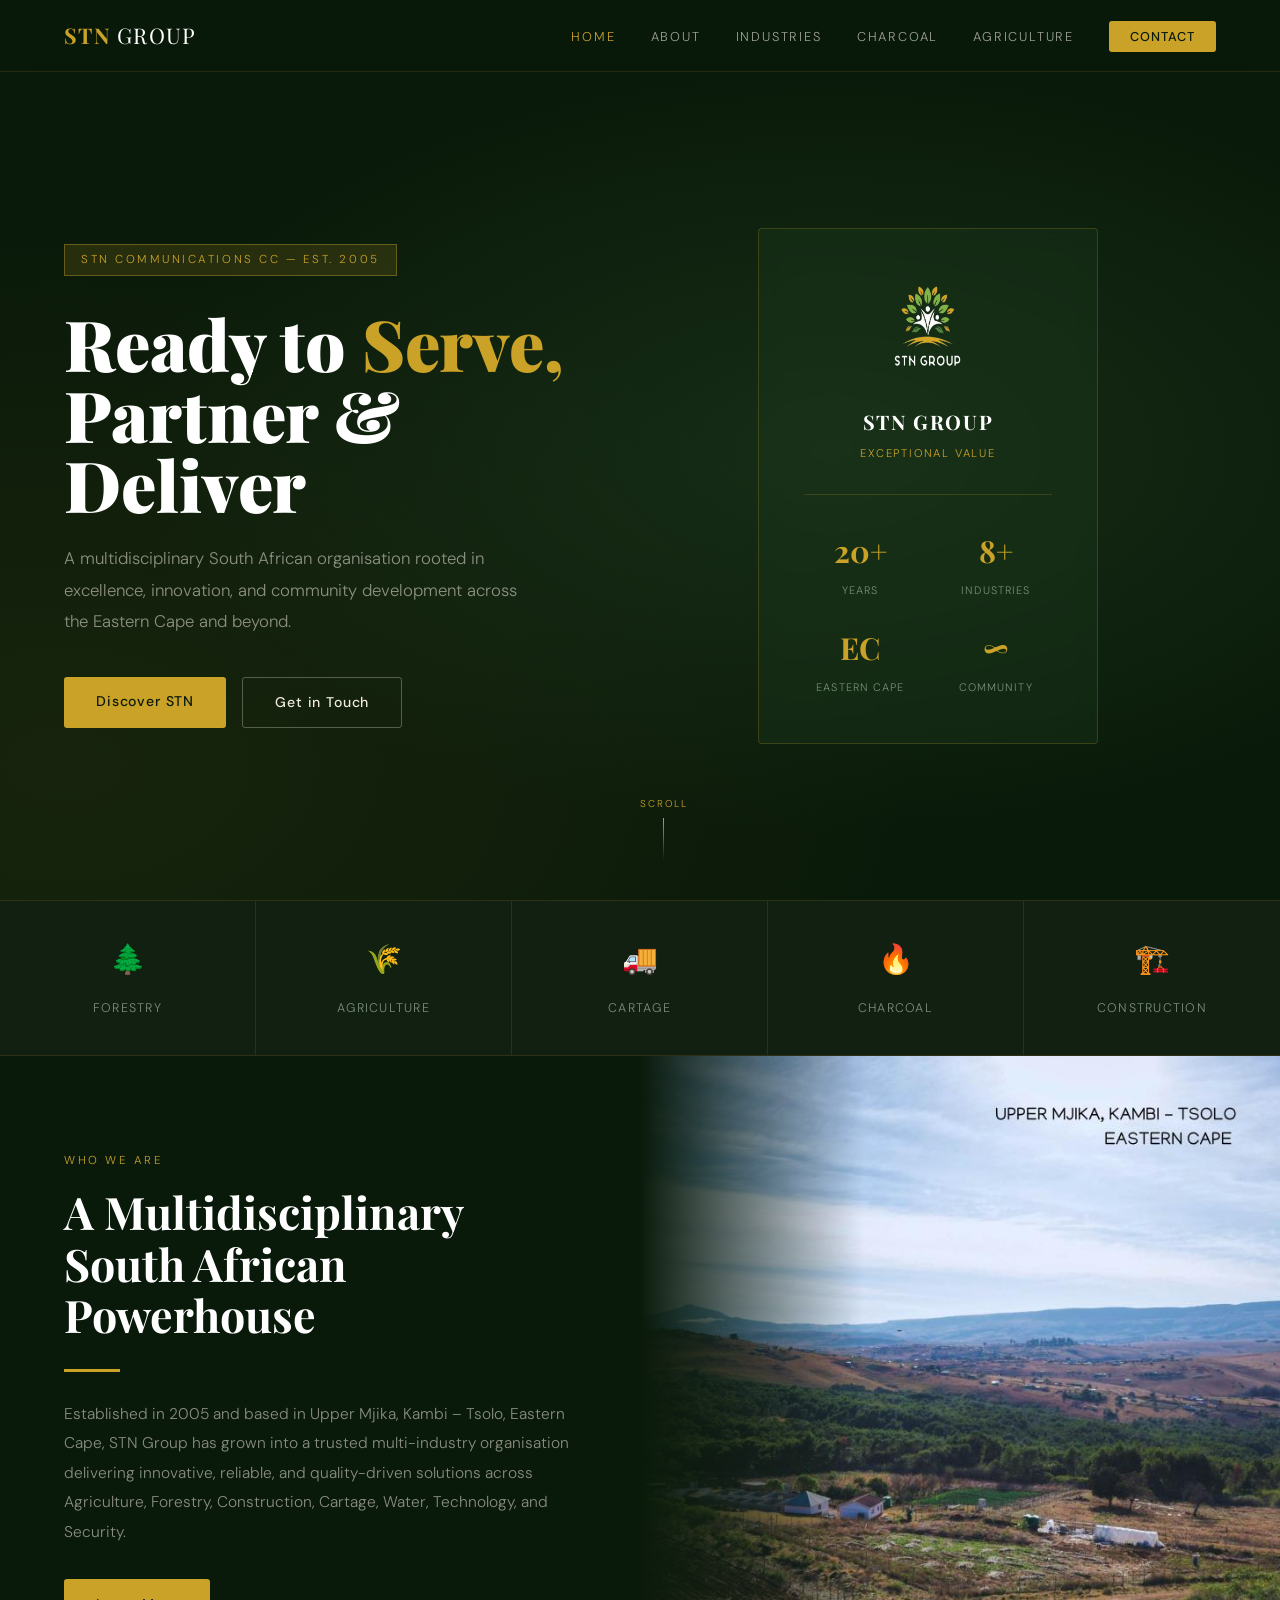
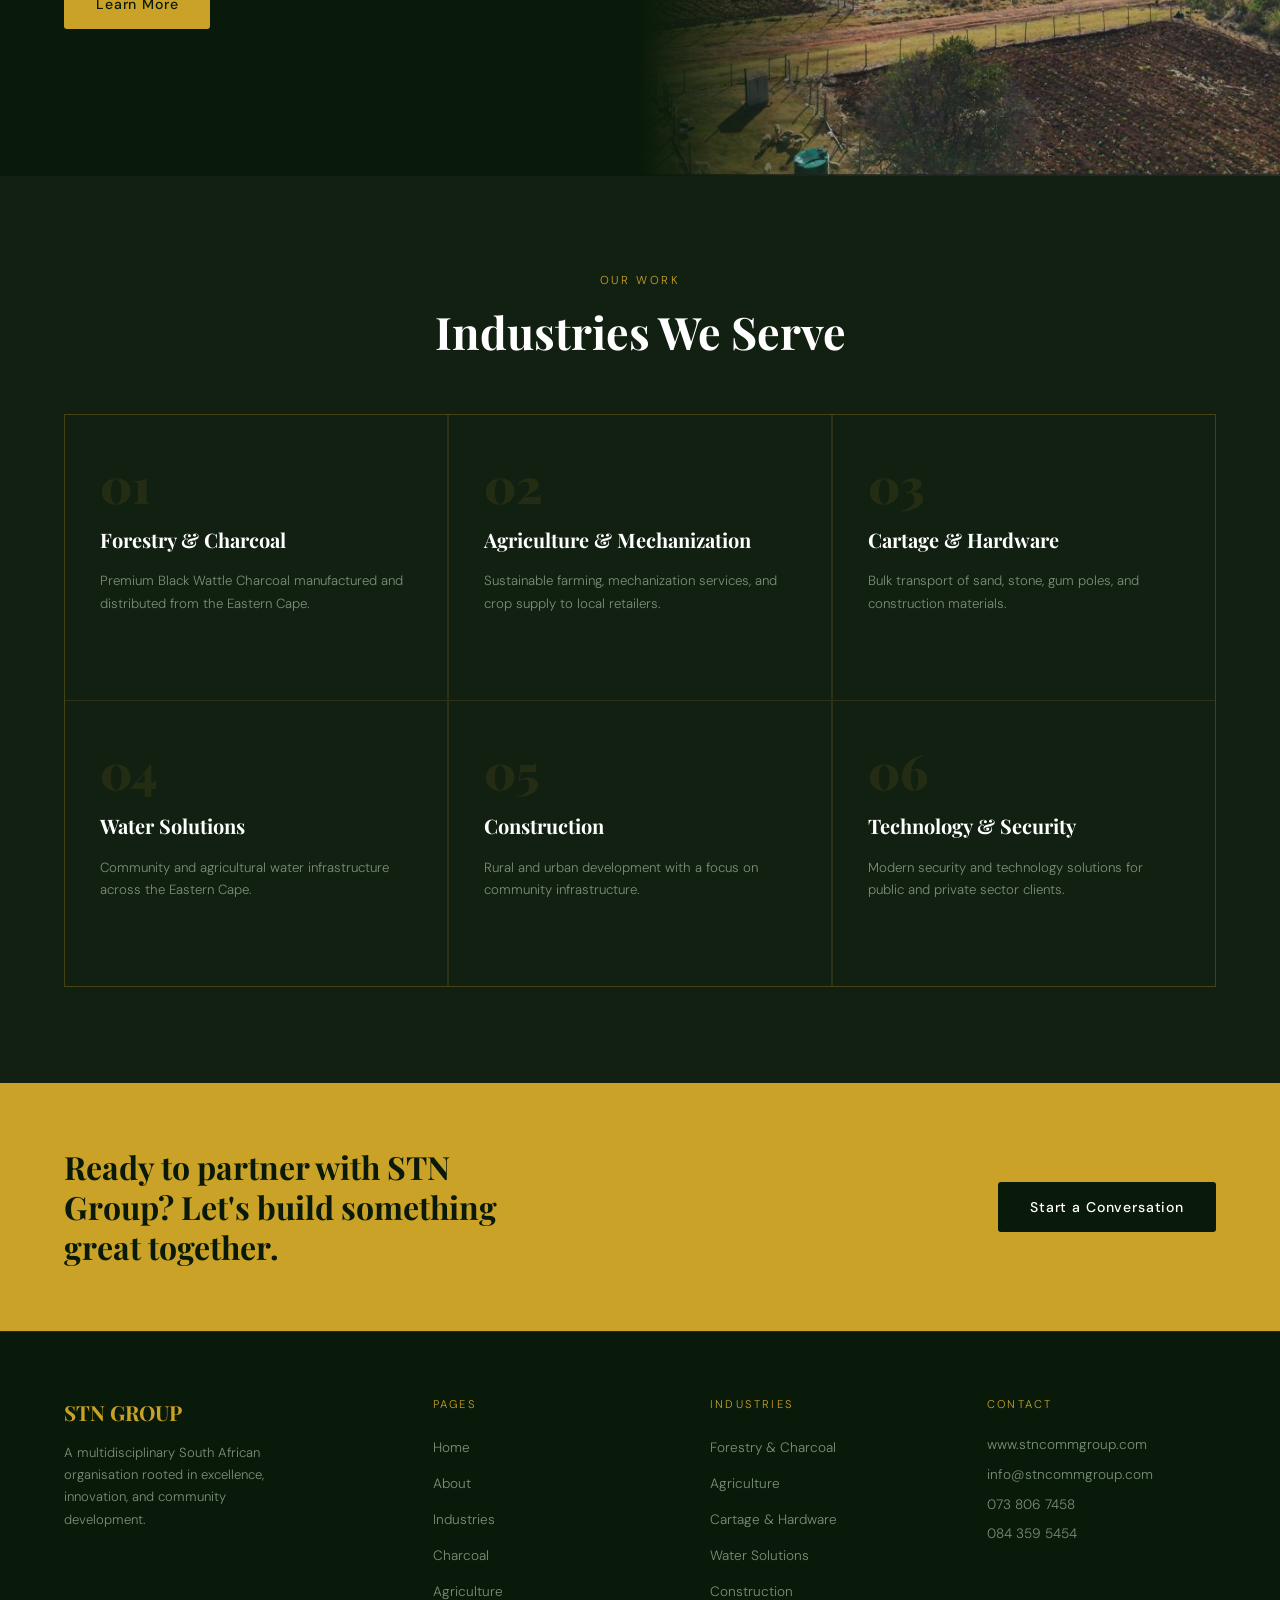
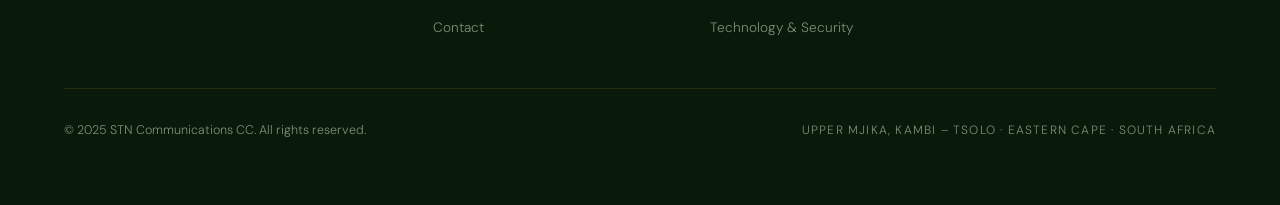
==== commit 272262ca: "removing placeholder on images" ====
--- a/index.html
+++ b/index.html
@@ -334,7 +334,7 @@
   <div class="home-intro__img-wrap">
     <!-- ABOUT IMAGE: images/about-home.jpg — Eastern Cape aerial / farm view, 900×600px -->
     <img src="images/about-home.jpg" alt="STN Group Eastern Cape" onerror="this.style.display='none'">
-    <div class="img-placeholder"><strong>images/about-home.jpg</strong>Eastern Cape / farm aerial view<br>900×600px recommended</div>
+    <!-- <div class="img-placeholder"><strong>images/about-home.jpg</strong>Eastern Cape / farm aerial view<br>900×600px recommended</div> -->
   </div>
 </div>
 
